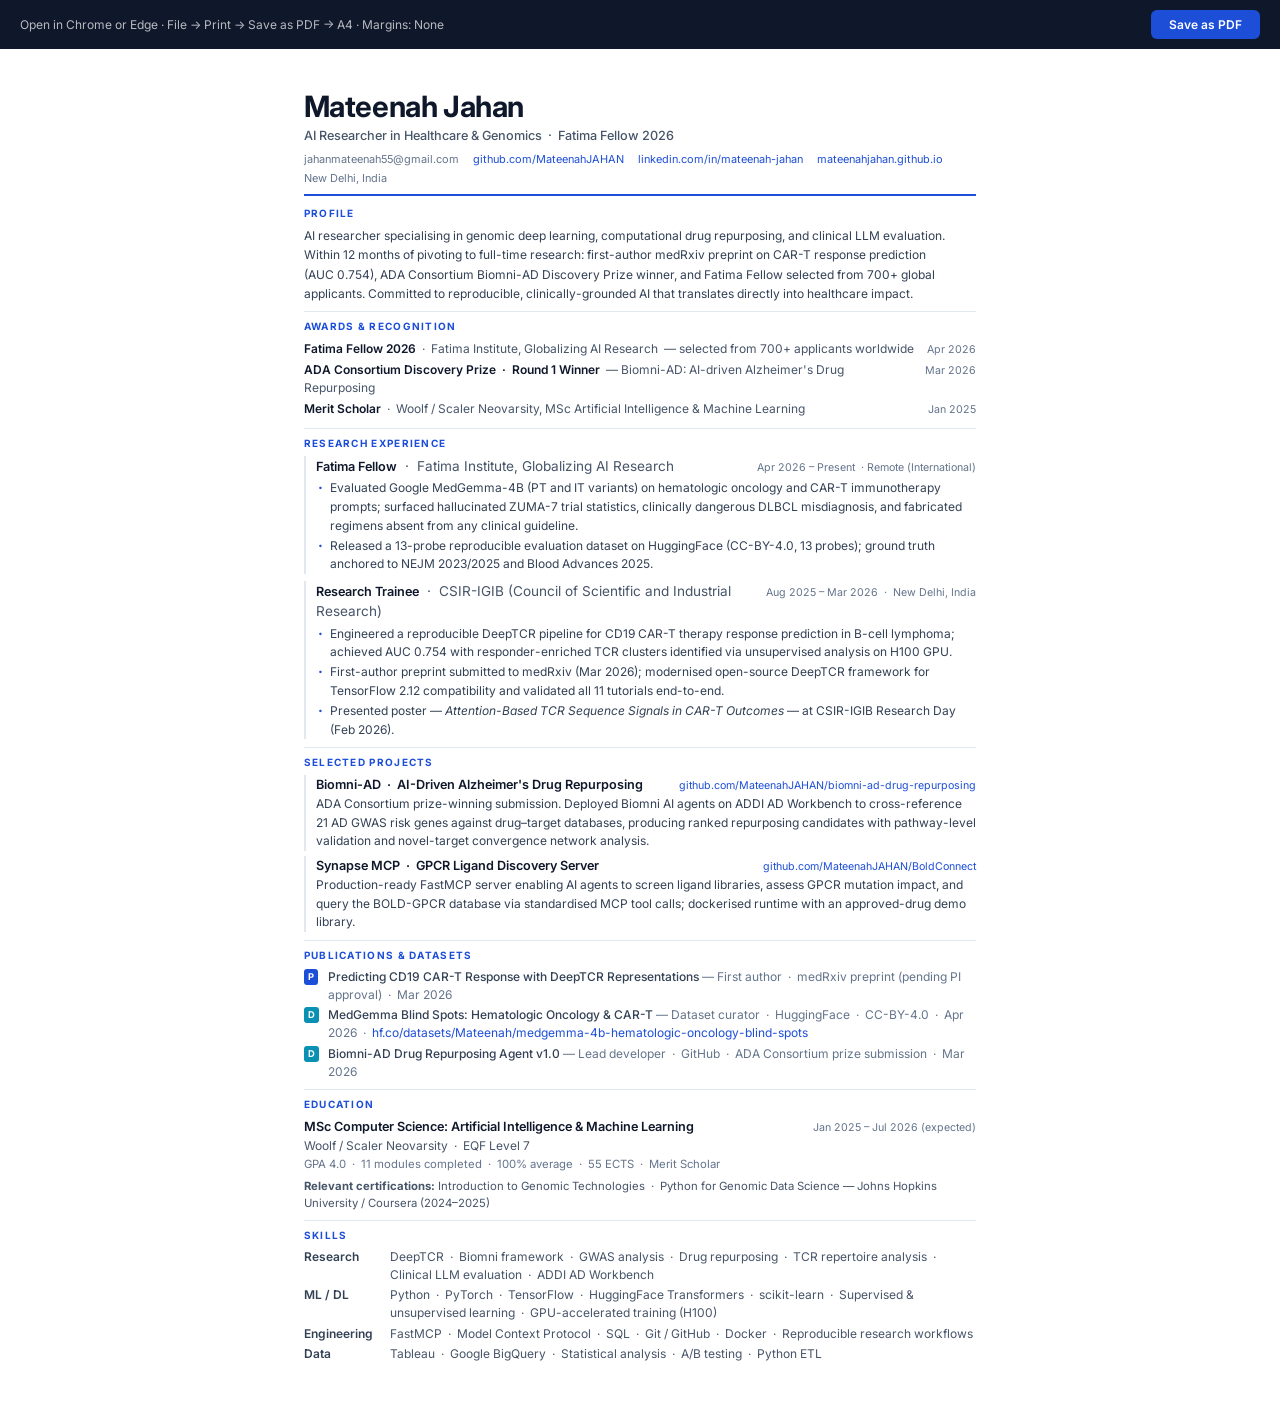
==== assets/Mateenah-Jahan-Resume.html @ 46ab951e "Resume: add PDF print bar + deeper indentation; restore profile links in hero Resume (Mateenah-Jahan" ====
<!DOCTYPE html>
<html lang="en">
<head>
  <meta charset="UTF-8" />
  <meta name="viewport" content="width=device-width, initial-scale=1.0" />
  <title>Mateenah Jahan — Resume</title>
  <link href="https://fonts.googleapis.com/css2?family=Inter:ital,wght@0,300;0,400;0,500;0,600;0,700;1,400&display=swap" rel="stylesheet" />
  <style>
    *, *::before, *::after { box-sizing: border-box; margin: 0; padding: 0; }

    html { font-size: 10.2pt; }

    body {
      font-family: 'Inter', system-ui, -apple-system, sans-serif;
      color: #1a1a2e;
      background: #fff;
      line-height: 1.5;
      -webkit-print-color-adjust: exact;
      print-color-adjust: exact;
    }

    .page {
      width: 210mm;
      min-height: 297mm;
      margin: 0 auto;
      padding: 13mm 16mm 11mm;
    }

    /* ─── HEADER ─── */
    .rh-name {
      font-size: 22pt;
      font-weight: 700;
      letter-spacing: -0.4px;
      color: #0f172a;
      line-height: 1.1;
    }

    .rh-title {
      font-size: 9.5pt;
      font-weight: 500;
      color: #475569;
      margin-top: 3px;
    }

    .rh-contact {
      display: flex;
      flex-wrap: wrap;
      gap: 2px 14px;
      margin-top: 6px;
      font-size: 8.2pt;
      color: #64748b;
    }

    .rh-contact a { color: #1d4ed8; text-decoration: none; }

    /* ─── DIVIDERS ─── */
    .hr-top {
      border: none;
      border-top: 2px solid #1d4ed8;
      margin: 8px 0 10px;
    }

    hr {
      border: none;
      border-top: 1px solid #e2e8f0;
      margin: 7px 0;
    }

    /* ─── SECTION TITLES ─── */
    .st {
      font-size: 7.5pt;
      font-weight: 700;
      letter-spacing: 1.3px;
      text-transform: uppercase;
      color: #1d4ed8;
      margin-bottom: 5px;
    }

    section { margin-bottom: 8px; }
    section:last-child { margin-bottom: 0; }

    /* ─── PROFILE ─── */
    .profile-text {
      font-size: 9pt;
      color: #334155;
      line-height: 1.6;
    }

    /* ─── AWARDS ─── */
    .award-row {
      display: flex;
      justify-content: space-between;
      align-items: baseline;
      font-size: 9pt;
      padding: 1.5px 0;
      gap: 8px;
    }

    .aw-name { font-weight: 600; color: #0f172a; }
    .aw-org  { color: #475569; font-weight: 400; }
    .aw-date { font-size: 8pt; color: #64748b; white-space: nowrap; flex-shrink: 0; }

    /* ─── EXPERIENCE ─── */
    /* .role margin set in indentation block below */

    .role-head {
      display: flex;
      justify-content: space-between;
      align-items: baseline;
      gap: 8px;
    }

    .ro-title { font-weight: 600; font-size: 9.5pt; color: #0f172a; }
    .ro-org   { font-weight: 400; color: #475569; }
    .ro-dates { font-size: 8pt; color: #64748b; white-space: nowrap; flex-shrink: 0; }

    .role ul  { list-style: none; margin-top: 3px; }

    .role ul li {
      font-size: 9pt;
      color: #334155;
      position: relative;
      margin-bottom: 1.5px;
      line-height: 1.55;
    }

    .role ul li::before {
      content: '·';
      position: absolute;
      left: 2px;
      color: #1d4ed8;
      font-weight: 700;
      font-size: 11pt;
      line-height: 1.3;
    }

    /* ─── PROJECTS ─── */
    /* .proj margin set in indentation block below */

    .proj-head {
      display: flex;
      justify-content: space-between;
      align-items: baseline;
      gap: 8px;
    }

    .pr-name { font-weight: 600; font-size: 9.5pt; color: #0f172a; }
    .pr-link  { font-size: 8pt; color: #1d4ed8; text-decoration: none; white-space: nowrap; flex-shrink: 0; }
    .pr-desc  { font-size: 9pt; color: #334155; line-height: 1.55; margin-top: 1px; }

    /* ─── PUBLICATIONS & DATASETS ─── */
    .pub-list { list-style: none; }

    .pub-list li {
      font-size: 9pt;
      color: #334155;
      padding-left: 24px;
      position: relative;
      margin-bottom: 2.5px;
      line-height: 1.5;
    }

    .ptag {
      position: absolute;
      left: 0;
      top: 1px;
      font-size: 7pt;
      font-weight: 700;
      color: #fff;
      background: #1d4ed8;
      padding: 1px 4px;
      border-radius: 3px;
      letter-spacing: 0.3px;
    }

    .ptag.d { background: #0891b2; }

    .pub-title { font-weight: 500; }
    .pub-meta  { color: #64748b; }
    .pub-meta a { color: #1d4ed8; text-decoration: none; }

    /* ─── EDUCATION ─── */
    .edu-head {
      display: flex;
      justify-content: space-between;
      align-items: baseline;
      gap: 8px;
    }

    .ed-deg   { font-weight: 600; font-size: 9.5pt; color: #0f172a; }
    .ed-dates { font-size: 8pt; color: #64748b; white-space: nowrap; flex-shrink: 0; }
    .ed-inst  { font-size: 9pt; color: #475569; margin-top: 1px; }
    .ed-det   { font-size: 8.5pt; color: #64748b; margin-top: 1px; }

    /* ─── SKILLS ─── */
    .sk-grid {
      display: grid;
      grid-template-columns: 76px 1fr;
      gap: 2.5px 10px;
      font-size: 9pt;
    }

    .sk-cat { font-weight: 600; color: #334155; }
    .sk-val { color: #475569; }

    /* ─── INDENTATION: left-rule on roles and projects ─── */
    .role {
      margin-bottom: 7px;
      padding-left: 10px;
      border-left: 2px solid #e2e8f0;
    }

    .proj {
      margin-bottom: 5px;
      padding-left: 10px;
      border-left: 2px solid #e2e8f0;
    }

    .role ul li {
      padding-left: 14px;
    }

    /* ─── PRINT BUTTON (screen only) ─── */
    .print-bar {
      position: fixed;
      top: 0; left: 0; right: 0;
      background: #0f172a;
      color: #fff;
      display: flex;
      align-items: center;
      justify-content: space-between;
      padding: 10px 20px;
      font-family: 'Inter', system-ui, sans-serif;
      font-size: 9pt;
      z-index: 100;
    }

    .print-bar span { opacity: 0.7; }

    .print-btn {
      background: #1d4ed8;
      color: #fff;
      border: none;
      padding: 7px 18px;
      border-radius: 6px;
      font-size: 9pt;
      font-weight: 600;
      cursor: pointer;
      font-family: inherit;
    }

    .print-btn:hover { background: #1e40af; }

    body { padding-top: 42px; }

    /* ─── PRINT ─── */
    @media print {
      html { font-size: 10.2pt; }
      .page { padding: 11mm 15mm 10mm; width: 100%; }
      body { padding-top: 0; }
      .print-bar { display: none; }
      a { color: #1d4ed8 !important; }
      .ptag, .ptag.d { -webkit-print-color-adjust: exact; print-color-adjust: exact; }
      .role, .proj { border-left-color: #e2e8f0; -webkit-print-color-adjust: exact; print-color-adjust: exact; }
    }

    @page { size: A4; margin: 0; }
  </style>
</head>
<body>

<div class="print-bar">
  <span>Open in Chrome or Edge · File → Print → Save as PDF → A4 · Margins: None</span>
  <button class="print-btn" onclick="window.print()">Save as PDF</button>
</div>

<div class="page">

  <!-- HEADER -->
  <div>
    <div class="rh-name">Mateenah Jahan</div>
    <div class="rh-title">AI Researcher in Healthcare &amp; Genomics &nbsp;·&nbsp; Fatima Fellow 2026</div>
    <div class="rh-contact">
      <span>jahanmateenah55@gmail.com</span>
      <a href="https://github.com/MateenahJAHAN">github.com/MateenahJAHAN</a>
      <a href="https://linkedin.com/in/mateenah-jahan">linkedin.com/in/mateenah-jahan</a>
      <a href="https://mateenahjahan.github.io">mateenahjahan.github.io</a>
      <span>New Delhi, India</span>
    </div>
  </div>

  <div class="hr-top"></div>

  <!-- PROFILE -->
  <section>
    <div class="st">Profile</div>
    <p class="profile-text">
      AI researcher specialising in genomic deep learning, computational drug repurposing, and clinical LLM evaluation.
      Within 12 months of pivoting to full-time research: first-author medRxiv preprint on CAR-T response prediction (AUC&nbsp;0.754),
      ADA Consortium Biomni-AD Discovery Prize winner, and Fatima Fellow selected from 700+ global applicants.
      Committed to reproducible, clinically-grounded AI that translates directly into healthcare impact.
    </p>
  </section>

  <hr />

  <!-- AWARDS & RECOGNITION -->
  <section>
    <div class="st">Awards &amp; Recognition</div>

    <div class="award-row">
      <span>
        <span class="aw-name">Fatima Fellow 2026</span>
        <span class="aw-org"> &nbsp;·&nbsp; Fatima Institute, Globalizing AI Research &nbsp;— selected from 700+ applicants worldwide</span>
      </span>
      <span class="aw-date">Apr 2026</span>
    </div>

    <div class="award-row">
      <span>
        <span class="aw-name">ADA Consortium Discovery Prize &nbsp;·&nbsp; Round 1 Winner</span>
        <span class="aw-org"> &nbsp;— Biomni-AD: AI-driven Alzheimer's Drug Repurposing</span>
      </span>
      <span class="aw-date">Mar 2026</span>
    </div>

    <div class="award-row">
      <span>
        <span class="aw-name">Merit Scholar</span>
        <span class="aw-org"> &nbsp;·&nbsp; Woolf / Scaler Neovarsity, MSc Artificial Intelligence &amp; Machine Learning</span>
      </span>
      <span class="aw-date">Jan 2025</span>
    </div>
  </section>

  <hr />

  <!-- RESEARCH EXPERIENCE -->
  <section>
    <div class="st">Research Experience</div>

    <div class="role">
      <div class="role-head">
        <div>
          <span class="ro-title">Fatima Fellow</span>
          <span class="ro-org"> &nbsp;·&nbsp; Fatima Institute, Globalizing AI Research</span>
        </div>
        <span class="ro-dates">Apr 2026 – Present &nbsp;· Remote (International)</span>
      </div>
      <ul>
        <li>Evaluated Google MedGemma-4B (PT and IT variants) on hematologic oncology and CAR-T immunotherapy prompts; surfaced hallucinated ZUMA-7 trial statistics, clinically dangerous DLBCL misdiagnosis, and fabricated regimens absent from any clinical guideline.</li>
        <li>Released a 13-probe reproducible evaluation dataset on HuggingFace (CC-BY-4.0, 13 probes); ground truth anchored to NEJM 2023/2025 and Blood Advances 2025.</li>
      </ul>
    </div>

    <div class="role">
      <div class="role-head">
        <div>
          <span class="ro-title">Research Trainee</span>
          <span class="ro-org"> &nbsp;·&nbsp; CSIR-IGIB (Council of Scientific and Industrial Research)</span>
        </div>
        <span class="ro-dates">Aug 2025 – Mar 2026 &nbsp;·&nbsp; New Delhi, India</span>
      </div>
      <ul>
        <li>Engineered a reproducible DeepTCR pipeline for CD19 CAR-T therapy response prediction in B-cell lymphoma; achieved AUC&nbsp;0.754 with responder-enriched TCR clusters identified via unsupervised analysis on H100 GPU.</li>
        <li>First-author preprint submitted to medRxiv (Mar 2026); modernised open-source DeepTCR framework for TensorFlow 2.12 compatibility and validated all 11 tutorials end-to-end.</li>
        <li>Presented poster — <em>Attention-Based TCR Sequence Signals in CAR-T Outcomes</em> — at CSIR-IGIB Research Day (Feb 2026).</li>
      </ul>
    </div>
  </section>

  <hr />

  <!-- SELECTED PROJECTS -->
  <section>
    <div class="st">Selected Projects</div>

    <div class="proj">
      <div class="proj-head">
        <span class="pr-name">Biomni-AD &nbsp;·&nbsp; AI-Driven Alzheimer's Drug Repurposing</span>
        <a class="pr-link" href="https://github.com/MateenahJAHAN/biomni-ad-drug-repurposing">github.com/MateenahJAHAN/biomni-ad-drug-repurposing</a>
      </div>
      <p class="pr-desc">ADA Consortium prize-winning submission. Deployed Biomni AI agents on ADDI AD Workbench to cross-reference 21 AD GWAS risk genes against drug–target databases, producing ranked repurposing candidates with pathway-level validation and novel-target convergence network analysis.</p>
    </div>

    <div class="proj">
      <div class="proj-head">
        <span class="pr-name">Synapse MCP &nbsp;·&nbsp; GPCR Ligand Discovery Server</span>
        <a class="pr-link" href="https://github.com/MateenahJAHAN/BoldConnect">github.com/MateenahJAHAN/BoldConnect</a>
      </div>
      <p class="pr-desc">Production-ready FastMCP server enabling AI agents to screen ligand libraries, assess GPCR mutation impact, and query the BOLD-GPCR database via standardised MCP tool calls; dockerised runtime with an approved-drug demo library.</p>
    </div>
  </section>

  <hr />

  <!-- PUBLICATIONS & DATASETS -->
  <section>
    <div class="st">Publications &amp; Datasets</div>
    <ul class="pub-list">

      <li>
        <span class="ptag">P</span>
        <span class="pub-title">Predicting CD19 CAR-T Response with DeepTCR Representations</span>
        <span class="pub-meta"> — First author &nbsp;·&nbsp; medRxiv preprint (pending PI approval) &nbsp;·&nbsp; Mar 2026</span>
      </li>

      <li>
        <span class="ptag d">D</span>
        <span class="pub-title">MedGemma Blind Spots: Hematologic Oncology &amp; CAR-T</span>
        <span class="pub-meta"> — Dataset curator &nbsp;·&nbsp; HuggingFace &nbsp;·&nbsp; CC-BY-4.0 &nbsp;·&nbsp; Apr 2026 &nbsp;·&nbsp;
          <a href="https://huggingface.co/datasets/Mateenah/medgemma-4b-hematologic-oncology-blind-spots">hf.co/datasets/Mateenah/medgemma-4b-hematologic-oncology-blind-spots</a>
        </span>
      </li>

      <li>
        <span class="ptag d">D</span>
        <span class="pub-title">Biomni-AD Drug Repurposing Agent v1.0</span>
        <span class="pub-meta"> — Lead developer &nbsp;·&nbsp; GitHub &nbsp;·&nbsp; ADA Consortium prize submission &nbsp;·&nbsp; Mar 2026</span>
      </li>

    </ul>
  </section>

  <hr />

  <!-- EDUCATION -->
  <section>
    <div class="st">Education</div>

    <div class="edu-head">
      <span class="ed-deg">MSc Computer Science: Artificial Intelligence &amp; Machine Learning</span>
      <span class="ed-dates">Jan 2025 – Jul 2026 (expected)</span>
    </div>
    <div class="ed-inst">Woolf / Scaler Neovarsity &nbsp;·&nbsp; EQF Level 7</div>
    <div class="ed-det">GPA 4.0 &nbsp;·&nbsp; 11 modules completed &nbsp;·&nbsp; 100% average &nbsp;·&nbsp; 55 ECTS &nbsp;·&nbsp; Merit Scholar</div>

    <div class="ed-det" style="margin-top:5px; color:#475569;">
      <strong>Relevant certifications:</strong>
      Introduction to Genomic Technologies &nbsp;·&nbsp; Python for Genomic Data Science — Johns Hopkins University / Coursera (2024–2025)
    </div>
  </section>

  <hr />

  <!-- SKILLS -->
  <section>
    <div class="st">Skills</div>
    <div class="sk-grid">
      <span class="sk-cat">Research</span>
      <span class="sk-val">DeepTCR &nbsp;·&nbsp; Biomni framework &nbsp;·&nbsp; GWAS analysis &nbsp;·&nbsp; Drug repurposing &nbsp;·&nbsp; TCR repertoire analysis &nbsp;·&nbsp; Clinical LLM evaluation &nbsp;·&nbsp; ADDI AD Workbench</span>

      <span class="sk-cat">ML / DL</span>
      <span class="sk-val">Python &nbsp;·&nbsp; PyTorch &nbsp;·&nbsp; TensorFlow &nbsp;·&nbsp; HuggingFace Transformers &nbsp;·&nbsp; scikit-learn &nbsp;·&nbsp; Supervised &amp; unsupervised learning &nbsp;·&nbsp; GPU-accelerated training (H100)</span>

      <span class="sk-cat">Engineering</span>
      <span class="sk-val">FastMCP &nbsp;·&nbsp; Model Context Protocol &nbsp;·&nbsp; SQL &nbsp;·&nbsp; Git / GitHub &nbsp;·&nbsp; Docker &nbsp;·&nbsp; Reproducible research workflows</span>

      <span class="sk-cat">Data</span>
      <span class="sk-val">Tableau &nbsp;·&nbsp; Google BigQuery &nbsp;·&nbsp; Statistical analysis &nbsp;·&nbsp; A/B testing &nbsp;·&nbsp; Python ETL</span>
    </div>
  </section>

</div>
</body>
</html>
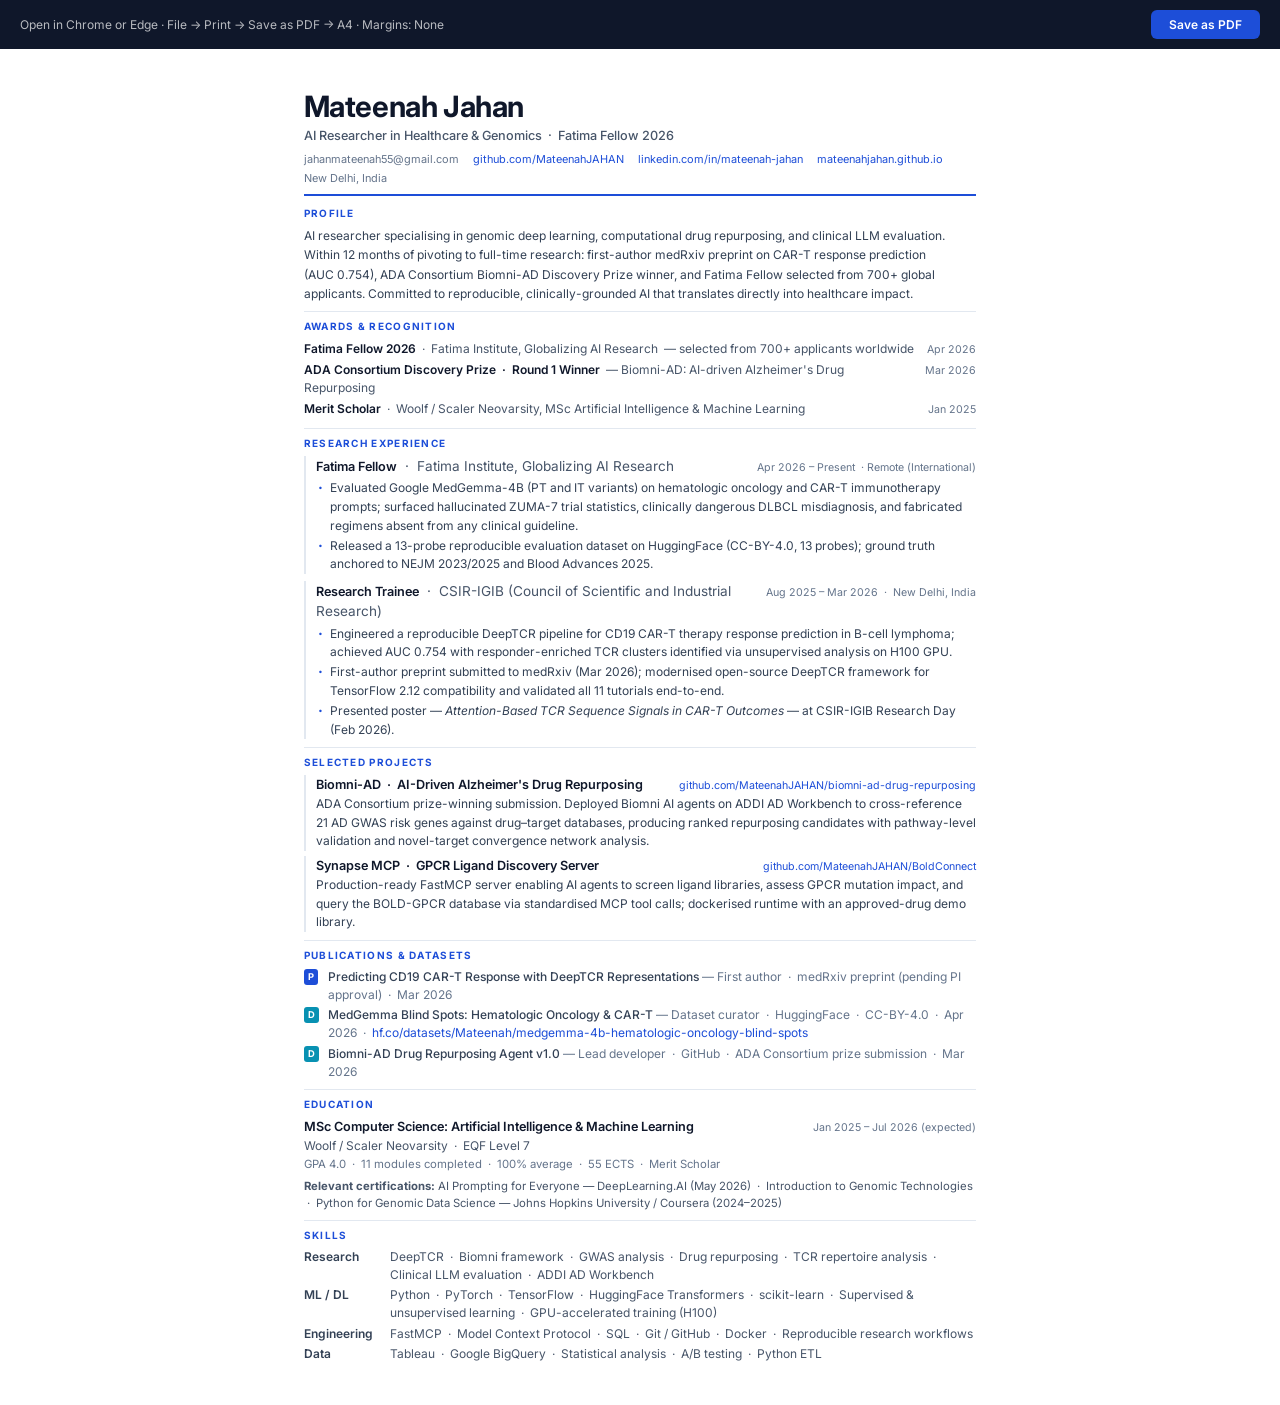
==== commit 734d07a5: "Add AI Prompting for Everyone certification (DeepLearning.AI, May 2026)" ====
--- a/assets/Mateenah-Jahan-Resume.html
+++ b/assets/Mateenah-Jahan-Resume.html
@@ -437,7 +437,7 @@
 
     <div class="ed-det" style="margin-top:5px; color:#475569;">
       <strong>Relevant certifications:</strong>
-      Introduction to Genomic Technologies &nbsp;·&nbsp; Python for Genomic Data Science — Johns Hopkins University / Coursera (2024–2025)
+      AI Prompting for Everyone — DeepLearning.AI (May 2026) &nbsp;·&nbsp; Introduction to Genomic Technologies &nbsp;·&nbsp; Python for Genomic Data Science — Johns Hopkins University / Coursera (2024–2025)
     </div>
   </section>
 
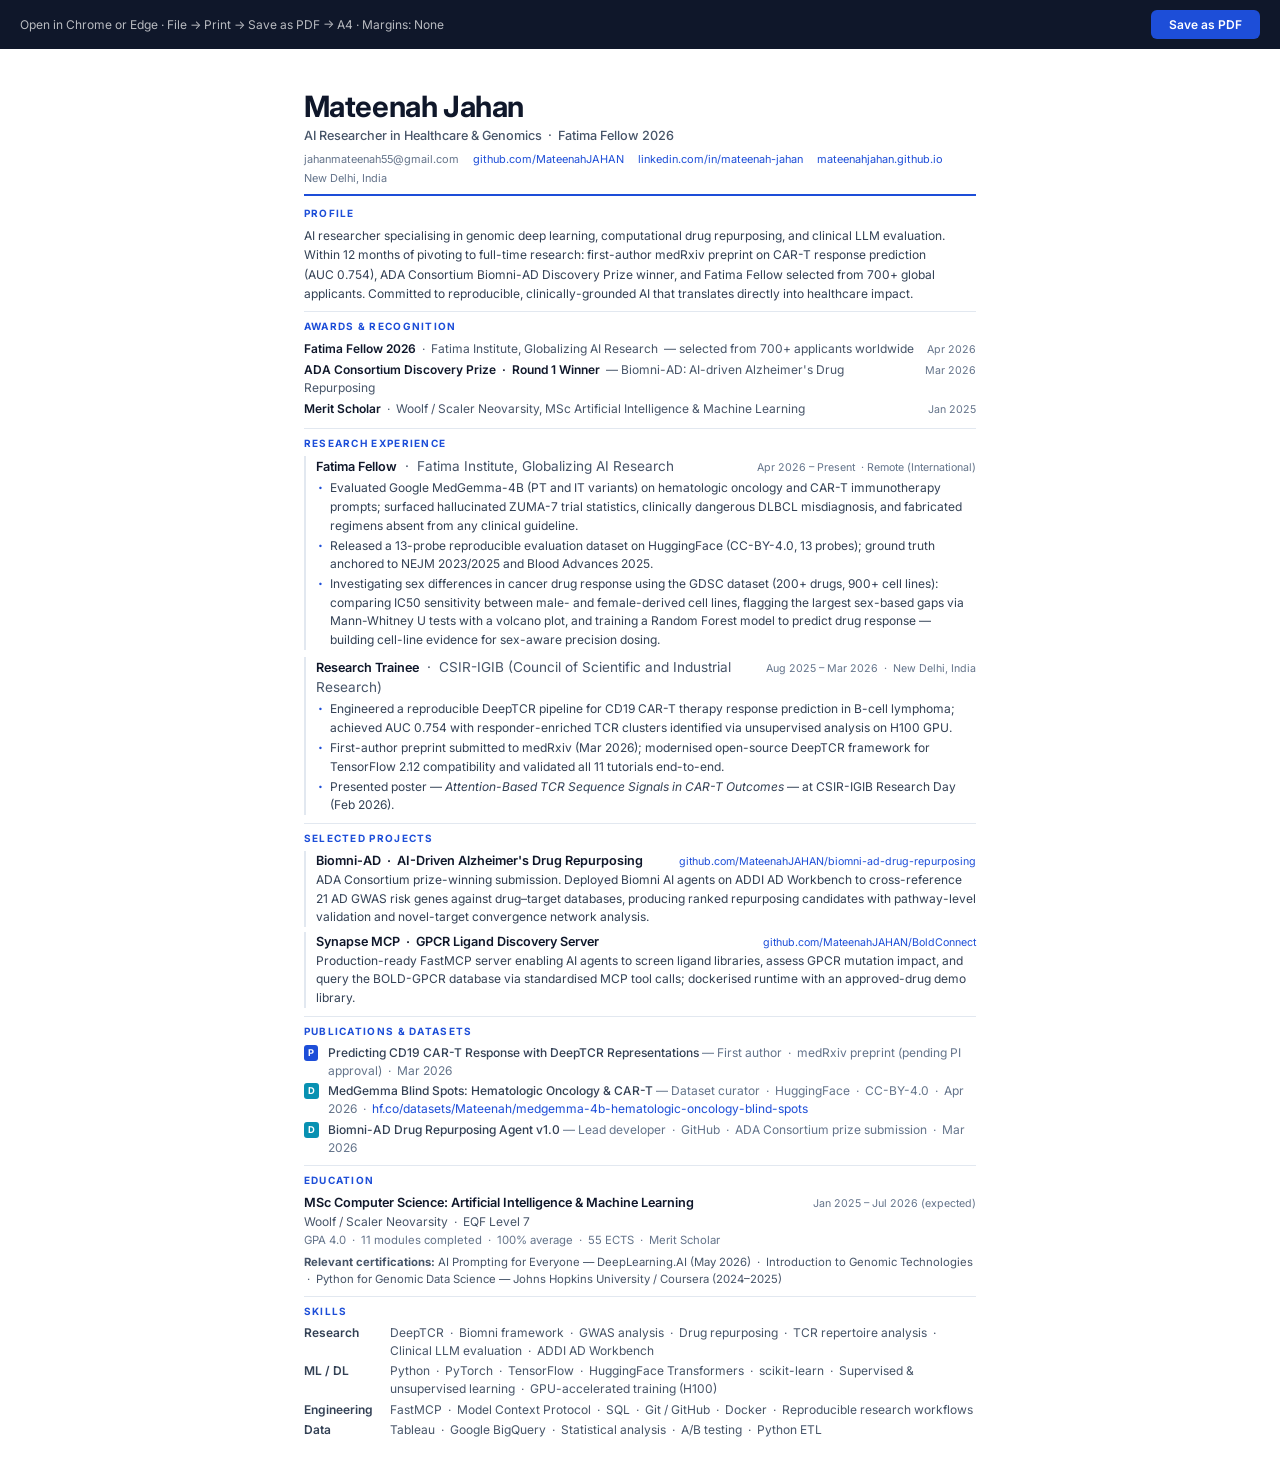
==== commit 488532d2: "Resume: add Sex Differences in Drug Response project to Fatima Fellow" ====
--- a/assets/Mateenah-Jahan-Resume.html
+++ b/assets/Mateenah-Jahan-Resume.html
@@ -350,6 +350,7 @@
       <ul>
         <li>Evaluated Google MedGemma-4B (PT and IT variants) on hematologic oncology and CAR-T immunotherapy prompts; surfaced hallucinated ZUMA-7 trial statistics, clinically dangerous DLBCL misdiagnosis, and fabricated regimens absent from any clinical guideline.</li>
         <li>Released a 13-probe reproducible evaluation dataset on HuggingFace (CC-BY-4.0, 13 probes); ground truth anchored to NEJM 2023/2025 and Blood Advances 2025.</li>
+        <li>Investigating sex differences in cancer drug response using the GDSC dataset (200+ drugs, 900+ cell lines): comparing IC50 sensitivity between male- and female-derived cell lines, flagging the largest sex-based gaps via Mann-Whitney U tests with a volcano plot, and training a Random Forest model to predict drug response — building cell-line evidence for sex-aware precision dosing.</li>
       </ul>
     </div>
 
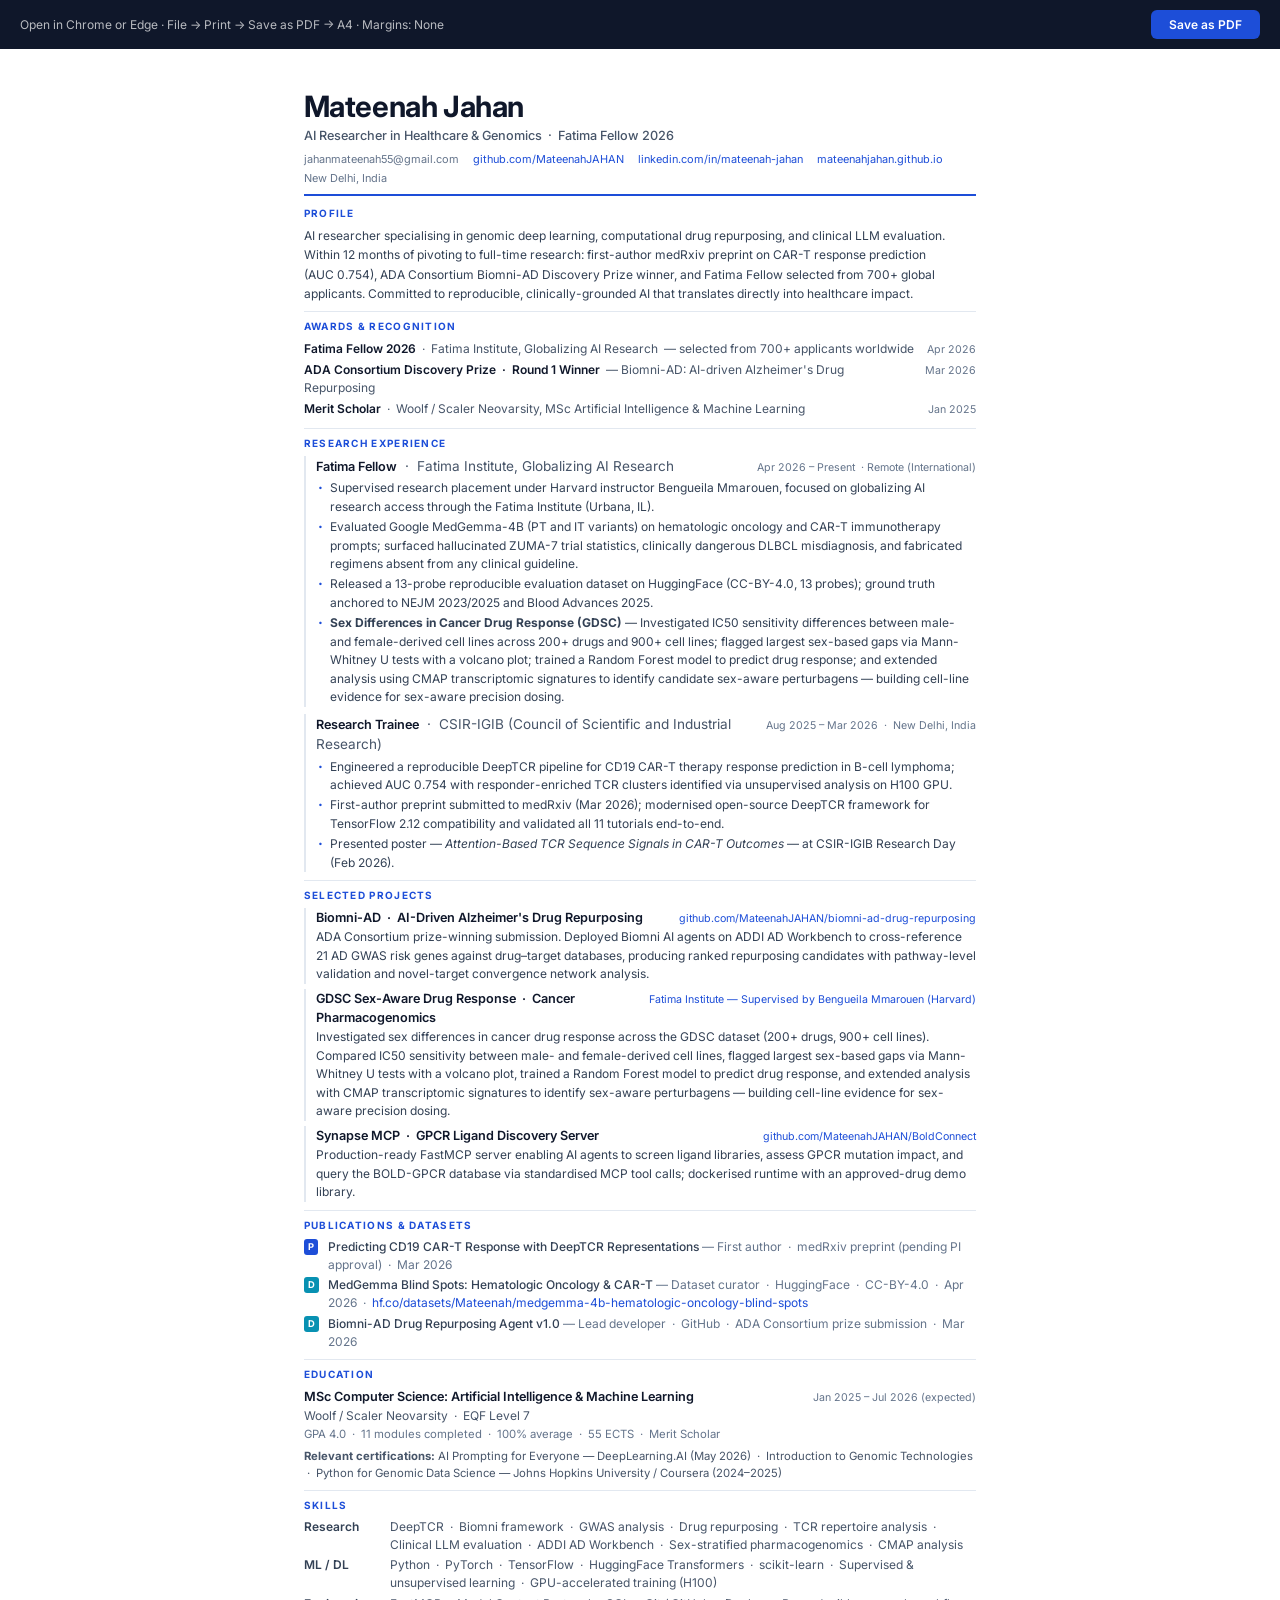
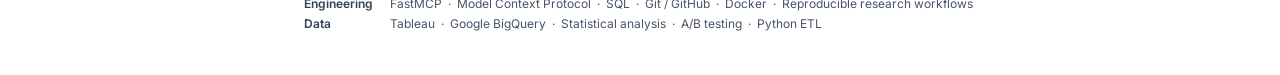
==== commit 9c5325ba: "Enhance resume with new research and project details" ====
--- a/assets/Mateenah-Jahan-Resume.html
+++ b/assets/Mateenah-Jahan-Resume.html
@@ -348,9 +348,10 @@
         <span class="ro-dates">Apr 2026 – Present &nbsp;· Remote (International)</span>
       </div>
       <ul>
+        <li>Supervised research placement under Harvard instructor Bengueila Mmarouen, focused on globalizing AI research access through the Fatima Institute (Urbana, IL).</li>
         <li>Evaluated Google MedGemma-4B (PT and IT variants) on hematologic oncology and CAR-T immunotherapy prompts; surfaced hallucinated ZUMA-7 trial statistics, clinically dangerous DLBCL misdiagnosis, and fabricated regimens absent from any clinical guideline.</li>
         <li>Released a 13-probe reproducible evaluation dataset on HuggingFace (CC-BY-4.0, 13 probes); ground truth anchored to NEJM 2023/2025 and Blood Advances 2025.</li>
-        <li>Investigating sex differences in cancer drug response using the GDSC dataset (200+ drugs, 900+ cell lines): comparing IC50 sensitivity between male- and female-derived cell lines, flagging the largest sex-based gaps via Mann-Whitney U tests with a volcano plot, and training a Random Forest model to predict drug response — building cell-line evidence for sex-aware precision dosing.</li>
+        <li><strong>Sex Differences in Cancer Drug Response (GDSC)</strong> &mdash; Investigated IC50 sensitivity differences between male- and female-derived cell lines across 200+ drugs and 900+ cell lines; flagged largest sex-based gaps via Mann-Whitney U tests with a volcano plot; trained a Random Forest model to predict drug response; and extended analysis using CMAP transcriptomic signatures to identify candidate sex-aware perturbagens &mdash; building cell-line evidence for sex-aware precision dosing.</li>
       </ul>
     </div>
 
@@ -386,6 +387,14 @@
 
     <div class="proj">
       <div class="proj-head">
+        <span class="pr-name">GDSC Sex-Aware Drug Response &nbsp;&middot;&nbsp; Cancer Pharmacogenomics</span>
+        <span class="pr-link">Fatima Institute &mdash; Supervised by Bengueila Mmarouen (Harvard)</span>
+      </div>
+      <p class="pr-desc">Investigated sex differences in cancer drug response across the GDSC dataset (200+ drugs, 900+ cell lines). Compared IC50 sensitivity between male- and female-derived cell lines, flagged largest sex-based gaps via Mann-Whitney U tests with a volcano plot, trained a Random Forest model to predict drug response, and extended analysis with CMAP transcriptomic signatures to identify sex-aware perturbagens &mdash; building cell-line evidence for sex-aware precision dosing.</p>
+    </div>
+
+    <div class="proj">
+      <div class="proj-head">
         <span class="pr-name">Synapse MCP &nbsp;·&nbsp; GPCR Ligand Discovery Server</span>
         <a class="pr-link" href="https://github.com/MateenahJAHAN/BoldConnect">github.com/MateenahJAHAN/BoldConnect</a>
       </div>
@@ -449,7 +458,7 @@
     <div class="st">Skills</div>
     <div class="sk-grid">
       <span class="sk-cat">Research</span>
-      <span class="sk-val">DeepTCR &nbsp;·&nbsp; Biomni framework &nbsp;·&nbsp; GWAS analysis &nbsp;·&nbsp; Drug repurposing &nbsp;·&nbsp; TCR repertoire analysis &nbsp;·&nbsp; Clinical LLM evaluation &nbsp;·&nbsp; ADDI AD Workbench</span>
+      <span class="sk-val">DeepTCR &nbsp;·&nbsp; Biomni framework &nbsp;·&nbsp; GWAS analysis &nbsp;·&nbsp; Drug repurposing &nbsp;·&nbsp; TCR repertoire analysis &nbsp;·&nbsp; Clinical LLM evaluation &nbsp;·&nbsp; ADDI AD Workbench &nbsp;·&nbsp; Sex-stratified pharmacogenomics &nbsp;·&nbsp; CMAP analysis</span>
 
       <span class="sk-cat">ML / DL</span>
       <span class="sk-val">Python &nbsp;·&nbsp; PyTorch &nbsp;·&nbsp; TensorFlow &nbsp;·&nbsp; HuggingFace Transformers &nbsp;·&nbsp; scikit-learn &nbsp;·&nbsp; Supervised &amp; unsupervised learning &nbsp;·&nbsp; GPU-accelerated training (H100)</span>
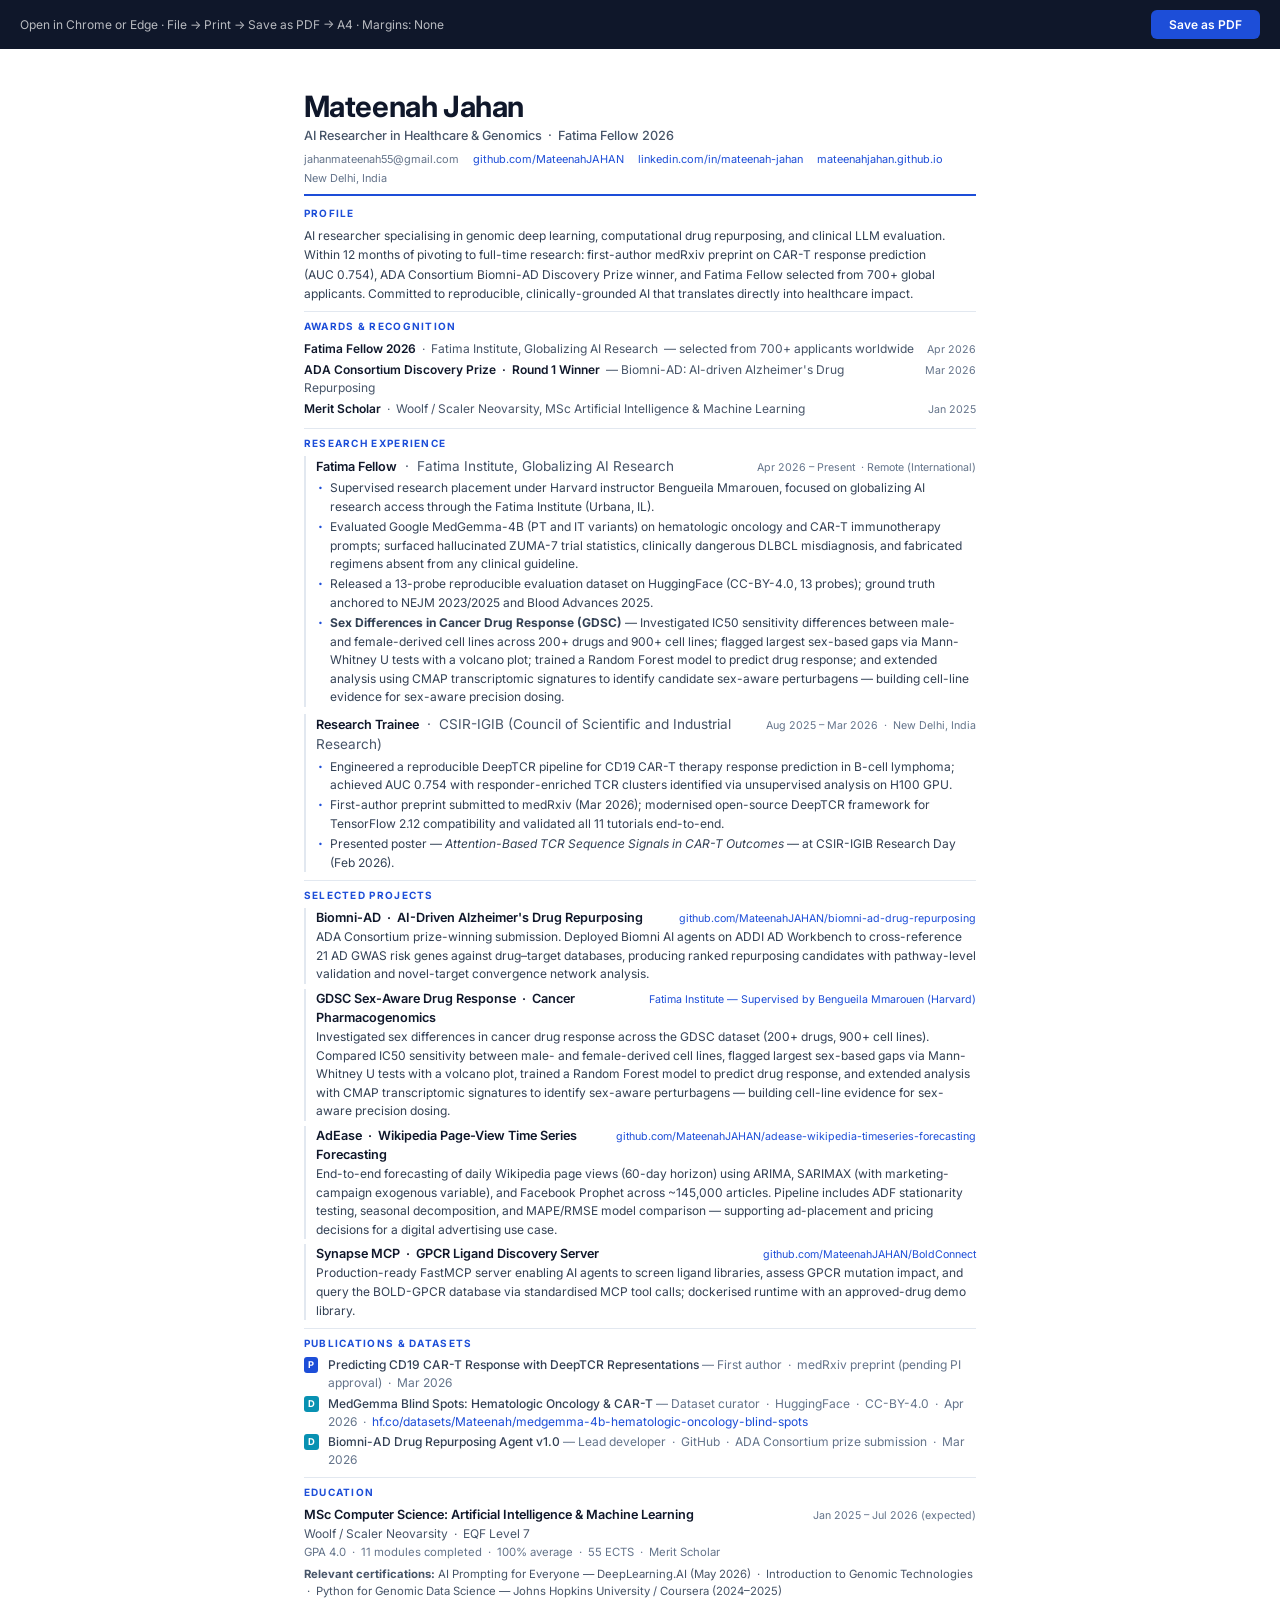
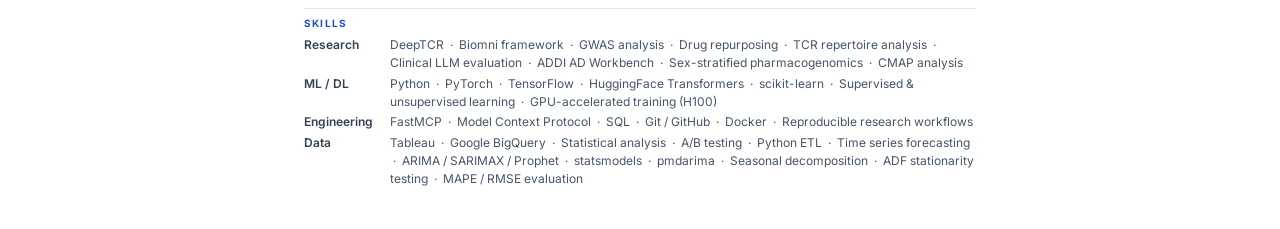
==== commit 29afa642: "Update project descriptions and skills in resume" ====
--- a/assets/Mateenah-Jahan-Resume.html
+++ b/assets/Mateenah-Jahan-Resume.html
@@ -395,7 +395,7 @@
 
     <div class="proj">
       <div class="proj-head">
-        <span class="pr-name">Synapse MCP &nbsp;·&nbsp; GPCR Ligand Discovery Server</span>
+        <span class="pr-name">AdEase &nbsp;·&nbsp; Wikipedia Page-View Time Series Forecasting</span><a class="pr-link" href="https://github.com/MateenahJAHAN/adease-wikipedia-timeseries-forecasting">github.com/MateenahJAHAN/adease-wikipedia-timeseries-forecasting</a></div><p class="pr-desc">End-to-end forecasting of daily Wikipedia page views (60-day horizon) using ARIMA, SARIMAX (with marketing-campaign exogenous variable), and Facebook Prophet across ~145,000 articles. Pipeline includes ADF stationarity testing, seasonal decomposition, and MAPE/RMSE model comparison &mdash; supporting ad-placement and pricing decisions for a digital advertising use case.</p></div><div class="proj"><div class="proj-head"><span class="pr-name">Synapse MCP &nbsp;·&nbsp; GPCR Ligand Discovery Server</span>
         <a class="pr-link" href="https://github.com/MateenahJAHAN/BoldConnect">github.com/MateenahJAHAN/BoldConnect</a>
       </div>
       <p class="pr-desc">Production-ready FastMCP server enabling AI agents to screen ligand libraries, assess GPCR mutation impact, and query the BOLD-GPCR database via standardised MCP tool calls; dockerised runtime with an approved-drug demo library.</p>
@@ -467,7 +467,7 @@
       <span class="sk-val">FastMCP &nbsp;·&nbsp; Model Context Protocol &nbsp;·&nbsp; SQL &nbsp;·&nbsp; Git / GitHub &nbsp;·&nbsp; Docker &nbsp;·&nbsp; Reproducible research workflows</span>
 
       <span class="sk-cat">Data</span>
-      <span class="sk-val">Tableau &nbsp;·&nbsp; Google BigQuery &nbsp;·&nbsp; Statistical analysis &nbsp;·&nbsp; A/B testing &nbsp;·&nbsp; Python ETL</span>
+      <span class="sk-val">Tableau &nbsp;·&nbsp; Google BigQuery &nbsp;·&nbsp; Statistical analysis &nbsp;·&nbsp; A/B testing &nbsp;·&nbsp; Python ETL &nbsp;·&nbsp; Time series forecasting &nbsp;·&nbsp; ARIMA / SARIMAX / Prophet &nbsp;·&nbsp; statsmodels &nbsp;·&nbsp; pmdarima &nbsp;·&nbsp; Seasonal decomposition &nbsp;·&nbsp; ADF stationarity testing &nbsp;·&nbsp; MAPE / RMSE evaluation</span>
     </div>
   </section>
 
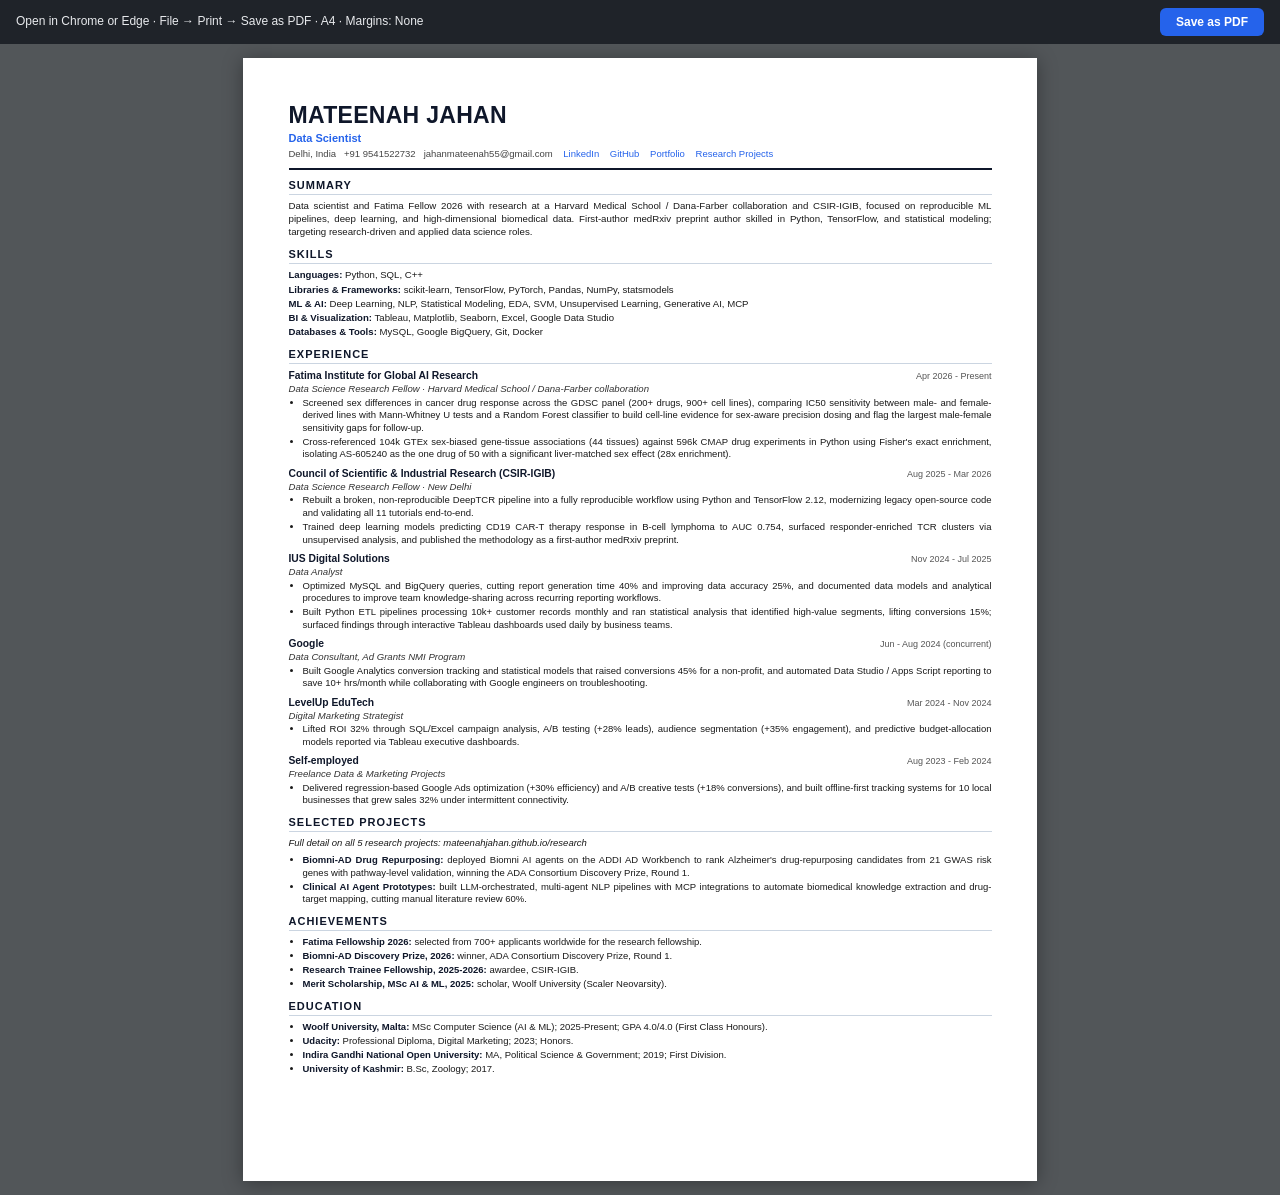
==== commit 347e9f9b: "Revise resume layout and add new content sections Updated the resume layout and content, including n" ====
--- a/assets/Mateenah-Jahan-Resume.html
+++ b/assets/Mateenah-Jahan-Resume.html
@@ -1,476 +1,130 @@
 <!DOCTYPE html>
 <html lang="en">
 <head>
-  <meta charset="UTF-8" />
-  <meta name="viewport" content="width=device-width, initial-scale=1.0" />
-  <title>Mateenah Jahan — Resume</title>
-  <link href="https://fonts.googleapis.com/css2?family=Inter:ital,wght@0,300;0,400;0,500;0,600;0,700;1,400&display=swap" rel="stylesheet" />
-  <style>
-    *, *::before, *::after { box-sizing: border-box; margin: 0; padding: 0; }
-
-    html { font-size: 10.2pt; }
-
-    body {
-      font-family: 'Inter', system-ui, -apple-system, sans-serif;
-      color: #1a1a2e;
-      background: #fff;
-      line-height: 1.5;
-      -webkit-print-color-adjust: exact;
-      print-color-adjust: exact;
-    }
-
-    .page {
-      width: 210mm;
-      min-height: 297mm;
-      margin: 0 auto;
-      padding: 13mm 16mm 11mm;
-    }
-
-    /* ─── HEADER ─── */
-    .rh-name {
-      font-size: 22pt;
-      font-weight: 700;
-      letter-spacing: -0.4px;
-      color: #0f172a;
-      line-height: 1.1;
-    }
-
-    .rh-title {
-      font-size: 9.5pt;
-      font-weight: 500;
-      color: #475569;
-      margin-top: 3px;
-    }
-
-    .rh-contact {
-      display: flex;
-      flex-wrap: wrap;
-      gap: 2px 14px;
-      margin-top: 6px;
-      font-size: 8.2pt;
-      color: #64748b;
-    }
-
-    .rh-contact a { color: #1d4ed8; text-decoration: none; }
-
-    /* ─── DIVIDERS ─── */
-    .hr-top {
-      border: none;
-      border-top: 2px solid #1d4ed8;
-      margin: 8px 0 10px;
-    }
-
-    hr {
-      border: none;
-      border-top: 1px solid #e2e8f0;
-      margin: 7px 0;
-    }
-
-    /* ─── SECTION TITLES ─── */
-    .st {
-      font-size: 7.5pt;
-      font-weight: 700;
-      letter-spacing: 1.3px;
-      text-transform: uppercase;
-      color: #1d4ed8;
-      margin-bottom: 5px;
-    }
-
-    section { margin-bottom: 8px; }
-    section:last-child { margin-bottom: 0; }
-
-    /* ─── PROFILE ─── */
-    .profile-text {
-      font-size: 9pt;
-      color: #334155;
-      line-height: 1.6;
-    }
-
-    /* ─── AWARDS ─── */
-    .award-row {
-      display: flex;
-      justify-content: space-between;
-      align-items: baseline;
-      font-size: 9pt;
-      padding: 1.5px 0;
-      gap: 8px;
-    }
-
-    .aw-name { font-weight: 600; color: #0f172a; }
-    .aw-org  { color: #475569; font-weight: 400; }
-    .aw-date { font-size: 8pt; color: #64748b; white-space: nowrap; flex-shrink: 0; }
-
-    /* ─── EXPERIENCE ─── */
-    /* .role margin set in indentation block below */
-
-    .role-head {
-      display: flex;
-      justify-content: space-between;
-      align-items: baseline;
-      gap: 8px;
-    }
-
-    .ro-title { font-weight: 600; font-size: 9.5pt; color: #0f172a; }
-    .ro-org   { font-weight: 400; color: #475569; }
-    .ro-dates { font-size: 8pt; color: #64748b; white-space: nowrap; flex-shrink: 0; }
-
-    .role ul  { list-style: none; margin-top: 3px; }
-
-    .role ul li {
-      font-size: 9pt;
-      color: #334155;
-      position: relative;
-      margin-bottom: 1.5px;
-      line-height: 1.55;
-    }
-
-    .role ul li::before {
-      content: '·';
-      position: absolute;
-      left: 2px;
-      color: #1d4ed8;
-      font-weight: 700;
-      font-size: 11pt;
-      line-height: 1.3;
-    }
-
-    /* ─── PROJECTS ─── */
-    /* .proj margin set in indentation block below */
-
-    .proj-head {
-      display: flex;
-      justify-content: space-between;
-      align-items: baseline;
-      gap: 8px;
-    }
-
-    .pr-name { font-weight: 600; font-size: 9.5pt; color: #0f172a; }
-    .pr-link  { font-size: 8pt; color: #1d4ed8; text-decoration: none; white-space: nowrap; flex-shrink: 0; }
-    .pr-desc  { font-size: 9pt; color: #334155; line-height: 1.55; margin-top: 1px; }
-
-    /* ─── PUBLICATIONS & DATASETS ─── */
-    .pub-list { list-style: none; }
-
-    .pub-list li {
-      font-size: 9pt;
-      color: #334155;
-      padding-left: 24px;
-      position: relative;
-      margin-bottom: 2.5px;
-      line-height: 1.5;
-    }
-
-    .ptag {
-      position: absolute;
-      left: 0;
-      top: 1px;
-      font-size: 7pt;
-      font-weight: 700;
-      color: #fff;
-      background: #1d4ed8;
-      padding: 1px 4px;
-      border-radius: 3px;
-      letter-spacing: 0.3px;
-    }
-
-    .ptag.d { background: #0891b2; }
-
-    .pub-title { font-weight: 500; }
-    .pub-meta  { color: #64748b; }
-    .pub-meta a { color: #1d4ed8; text-decoration: none; }
-
-    /* ─── EDUCATION ─── */
-    .edu-head {
-      display: flex;
-      justify-content: space-between;
-      align-items: baseline;
-      gap: 8px;
-    }
-
-    .ed-deg   { font-weight: 600; font-size: 9.5pt; color: #0f172a; }
-    .ed-dates { font-size: 8pt; color: #64748b; white-space: nowrap; flex-shrink: 0; }
-    .ed-inst  { font-size: 9pt; color: #475569; margin-top: 1px; }
-    .ed-det   { font-size: 8.5pt; color: #64748b; margin-top: 1px; }
-
-    /* ─── SKILLS ─── */
-    .sk-grid {
-      display: grid;
-      grid-template-columns: 76px 1fr;
-      gap: 2.5px 10px;
-      font-size: 9pt;
-    }
-
-    .sk-cat { font-weight: 600; color: #334155; }
-    .sk-val { color: #475569; }
-
-    /* ─── INDENTATION: left-rule on roles and projects ─── */
-    .role {
-      margin-bottom: 7px;
-      padding-left: 10px;
-      border-left: 2px solid #e2e8f0;
-    }
-
-    .proj {
-      margin-bottom: 5px;
-      padding-left: 10px;
-      border-left: 2px solid #e2e8f0;
-    }
-
-    .role ul li {
-      padding-left: 14px;
-    }
-
-    /* ─── PRINT BUTTON (screen only) ─── */
-    .print-bar {
-      position: fixed;
-      top: 0; left: 0; right: 0;
-      background: #0f172a;
-      color: #fff;
-      display: flex;
-      align-items: center;
-      justify-content: space-between;
-      padding: 10px 20px;
-      font-family: 'Inter', system-ui, sans-serif;
-      font-size: 9pt;
-      z-index: 100;
-    }
-
-    .print-bar span { opacity: 0.7; }
-
-    .print-btn {
-      background: #1d4ed8;
-      color: #fff;
-      border: none;
-      padding: 7px 18px;
-      border-radius: 6px;
-      font-size: 9pt;
-      font-weight: 600;
-      cursor: pointer;
-      font-family: inherit;
-    }
-
-    .print-btn:hover { background: #1e40af; }
-
-    body { padding-top: 42px; }
-
-    /* ─── PRINT ─── */
-    @media print {
-      html { font-size: 10.2pt; }
-      .page { padding: 11mm 15mm 10mm; width: 100%; }
-      body { padding-top: 0; }
-      .print-bar { display: none; }
-      a { color: #1d4ed8 !important; }
-      .ptag, .ptag.d { -webkit-print-color-adjust: exact; print-color-adjust: exact; }
-      .role, .proj { border-left-color: #e2e8f0; -webkit-print-color-adjust: exact; print-color-adjust: exact; }
-    }
-
-    @page { size: A4; margin: 0; }
-  </style>
+<meta charset="UTF-8" />
+<meta name="viewport" content="width=device-width, initial-scale=1.0" />
+<title>Mateenah Jahan — Resume</title>
+<style>
+*{margin:0;padding:0;box-sizing:border-box}
+body{font-family:-apple-system,'Segoe UI',Roboto,Helvetica,Arial,sans-serif;color:#1a1a1a;background:#525659;font-size:10px;line-height:1.32}
+.print-bar{position:sticky;top:0;display:flex;align-items:center;justify-content:space-between;gap:12px;background:#1f2329;color:#e8eaed;padding:8px 16px;font-size:12px}
+.print-btn{background:#2563eb;color:#fff;border:none;border-radius:6px;padding:7px 16px;font-size:12px;font-weight:600;cursor:pointer}
+.page{background:#fff;width:210mm;min-height:297mm;margin:14px auto;padding:11mm 12mm;box-shadow:0 2px 18px rgba(0,0,0,.35)}
+.rh-name{font-size:23px;font-weight:800;letter-spacing:.3px;color:#0f172a}
+.rh-title{font-size:11px;font-weight:600;color:#2563eb;margin-top:1px}
+.rh-contact{font-size:9.5px;color:#444;margin-top:3px}
+.rh-contact a{color:#2563eb;text-decoration:none}
+.rh-contact span,.rh-contact a{margin-right:8px}
+.hr-top{height:2px;background:#0f172a;margin:7px 0 8px}
+.st{font-size:11px;font-weight:800;letter-spacing:1px;color:#0f172a;text-transform:uppercase;border-bottom:1px solid #cbd5e1;padding-bottom:2px;margin:8px 0 5px}
+.profile-text{font-size:9.7px;text-align:justify}
+.sk-grid{display:grid;grid-template-columns:1fr;gap:1.5px}
+.sk-row{font-size:9.6px}
+.sk-cat{font-weight:700;color:#0f172a}
+.role{margin-bottom:6px}
+.role-head{display:flex;justify-content:space-between;align-items:baseline}
+.ro-org{font-weight:700;font-size:10.3px;color:#0f172a}
+.ro-dates{font-size:9px;color:#555;white-space:nowrap;padding-left:8px}
+.ro-title{font-style:italic;font-size:9.6px;color:#333;margin-bottom:1px}
+ul.b{margin:0 0 0 14px}
+ul.b li{font-size:9.5px;margin-bottom:1.5px;text-align:justify}
+.proj{margin-bottom:4px;font-size:9.5px}
+.pr-name{font-weight:700;color:#0f172a}
+@media print{body{background:#fff}.print-bar{display:none}.page{margin:0;box-shadow:none;width:auto;min-height:auto;padding:0}}
+</style>
 </head>
 <body>
-
 <div class="print-bar">
-  <span>Open in Chrome or Edge · File → Print → Save as PDF → A4 · Margins: None</span>
+  <span>Open in Chrome or Edge &middot; File &rarr; Print &rarr; Save as PDF &middot; A4 &middot; Margins: None</span>
   <button class="print-btn" onclick="window.print()">Save as PDF</button>
 </div>
-
 <div class="page">
-
-  <!-- HEADER -->
-  <div>
-    <div class="rh-name">Mateenah Jahan</div>
-    <div class="rh-title">AI Researcher in Healthcare &amp; Genomics &nbsp;·&nbsp; Fatima Fellow 2026</div>
-    <div class="rh-contact">
-      <span>jahanmateenah55@gmail.com</span>
-      <a href="https://github.com/MateenahJAHAN">github.com/MateenahJAHAN</a>
-      <a href="https://linkedin.com/in/mateenah-jahan">linkedin.com/in/mateenah-jahan</a>
-      <a href="https://mateenahjahan.github.io">mateenahjahan.github.io</a>
-      <span>New Delhi, India</span>
-    </div>
+  <div class="rh-name">MATEENAH JAHAN</div>
+  <div class="rh-title">Data Scientist</div>
+  <div class="rh-contact">
+    <span>Delhi, India</span><span>+91 9541522732</span><span>jahanmateenah55@gmail.com</span>
+    <a href="https://linkedin.com/in/mateenah-jahan" target="_blank" rel="noopener">LinkedIn</a>
+    <a href="https://github.com/MateenahJAHAN" target="_blank" rel="noopener">GitHub</a>
+    <a href="https://mateenahjahan.github.io" target="_blank" rel="noopener">Portfolio</a>
+    <a href="https://mateenahjahan.github.io/research" target="_blank" rel="noopener">Research Projects</a>
   </div>
-
   <div class="hr-top"></div>
-
-  <!-- PROFILE -->
-  <section>
-    <div class="st">Profile</div>
-    <p class="profile-text">
-      AI researcher specialising in genomic deep learning, computational drug repurposing, and clinical LLM evaluation.
-      Within 12 months of pivoting to full-time research: first-author medRxiv preprint on CAR-T response prediction (AUC&nbsp;0.754),
-      ADA Consortium Biomni-AD Discovery Prize winner, and Fatima Fellow selected from 700+ global applicants.
-      Committed to reproducible, clinically-grounded AI that translates directly into healthcare impact.
-    </p>
-  </section>
-
-  <hr />
-
-  <!-- AWARDS & RECOGNITION -->
-  <section>
-    <div class="st">Awards &amp; Recognition</div>
-
-    <div class="award-row">
-      <span>
-        <span class="aw-name">Fatima Fellow 2026</span>
-        <span class="aw-org"> &nbsp;·&nbsp; Fatima Institute, Globalizing AI Research &nbsp;— selected from 700+ applicants worldwide</span>
-      </span>
-      <span class="aw-date">Apr 2026</span>
-    </div>
-
-    <div class="award-row">
-      <span>
-        <span class="aw-name">ADA Consortium Discovery Prize &nbsp;·&nbsp; Round 1 Winner</span>
-        <span class="aw-org"> &nbsp;— Biomni-AD: AI-driven Alzheimer's Drug Repurposing</span>
-      </span>
-      <span class="aw-date">Mar 2026</span>
-    </div>
-
-    <div class="award-row">
-      <span>
-        <span class="aw-name">Merit Scholar</span>
-        <span class="aw-org"> &nbsp;·&nbsp; Woolf / Scaler Neovarsity, MSc Artificial Intelligence &amp; Machine Learning</span>
-      </span>
-      <span class="aw-date">Jan 2025</span>
-    </div>
-  </section>
-
-  <hr />
-
-  <!-- RESEARCH EXPERIENCE -->
-  <section>
-    <div class="st">Research Experience</div>
-
-    <div class="role">
-      <div class="role-head">
-        <div>
-          <span class="ro-title">Fatima Fellow</span>
-          <span class="ro-org"> &nbsp;·&nbsp; Fatima Institute, Globalizing AI Research</span>
-        </div>
-        <span class="ro-dates">Apr 2026 – Present &nbsp;· Remote (International)</span>
-      </div>
-      <ul>
-        <li>Supervised research placement under Harvard instructor Bengueila Mmarouen, focused on globalizing AI research access through the Fatima Institute (Urbana, IL).</li>
-        <li>Evaluated Google MedGemma-4B (PT and IT variants) on hematologic oncology and CAR-T immunotherapy prompts; surfaced hallucinated ZUMA-7 trial statistics, clinically dangerous DLBCL misdiagnosis, and fabricated regimens absent from any clinical guideline.</li>
-        <li>Released a 13-probe reproducible evaluation dataset on HuggingFace (CC-BY-4.0, 13 probes); ground truth anchored to NEJM 2023/2025 and Blood Advances 2025.</li>
-        <li><strong>Sex Differences in Cancer Drug Response (GDSC)</strong> &mdash; Investigated IC50 sensitivity differences between male- and female-derived cell lines across 200+ drugs and 900+ cell lines; flagged largest sex-based gaps via Mann-Whitney U tests with a volcano plot; trained a Random Forest model to predict drug response; and extended analysis using CMAP transcriptomic signatures to identify candidate sex-aware perturbagens &mdash; building cell-line evidence for sex-aware precision dosing.</li>
-      </ul>
-    </div>
-
-    <div class="role">
-      <div class="role-head">
-        <div>
-          <span class="ro-title">Research Trainee</span>
-          <span class="ro-org"> &nbsp;·&nbsp; CSIR-IGIB (Council of Scientific and Industrial Research)</span>
-        </div>
-        <span class="ro-dates">Aug 2025 – Mar 2026 &nbsp;·&nbsp; New Delhi, India</span>
-      </div>
-      <ul>
-        <li>Engineered a reproducible DeepTCR pipeline for CD19 CAR-T therapy response prediction in B-cell lymphoma; achieved AUC&nbsp;0.754 with responder-enriched TCR clusters identified via unsupervised analysis on H100 GPU.</li>
-        <li>First-author preprint submitted to medRxiv (Mar 2026); modernised open-source DeepTCR framework for TensorFlow 2.12 compatibility and validated all 11 tutorials end-to-end.</li>
-        <li>Presented poster — <em>Attention-Based TCR Sequence Signals in CAR-T Outcomes</em> — at CSIR-IGIB Research Day (Feb 2026).</li>
-      </ul>
-    </div>
-  </section>
-
-  <hr />
-
-  <!-- SELECTED PROJECTS -->
-  <section>
-    <div class="st">Selected Projects</div>
-
-    <div class="proj">
-      <div class="proj-head">
-        <span class="pr-name">Biomni-AD &nbsp;·&nbsp; AI-Driven Alzheimer's Drug Repurposing</span>
-        <a class="pr-link" href="https://github.com/MateenahJAHAN/biomni-ad-drug-repurposing">github.com/MateenahJAHAN/biomni-ad-drug-repurposing</a>
-      </div>
-      <p class="pr-desc">ADA Consortium prize-winning submission. Deployed Biomni AI agents on ADDI AD Workbench to cross-reference 21 AD GWAS risk genes against drug–target databases, producing ranked repurposing candidates with pathway-level validation and novel-target convergence network analysis.</p>
-    </div>
-
-    <div class="proj">
-      <div class="proj-head">
-        <span class="pr-name">GDSC Sex-Aware Drug Response &nbsp;&middot;&nbsp; Cancer Pharmacogenomics</span>
-        <span class="pr-link">Fatima Institute &mdash; Supervised by Bengueila Mmarouen (Harvard)</span>
-      </div>
-      <p class="pr-desc">Investigated sex differences in cancer drug response across the GDSC dataset (200+ drugs, 900+ cell lines). Compared IC50 sensitivity between male- and female-derived cell lines, flagged largest sex-based gaps via Mann-Whitney U tests with a volcano plot, trained a Random Forest model to predict drug response, and extended analysis with CMAP transcriptomic signatures to identify sex-aware perturbagens &mdash; building cell-line evidence for sex-aware precision dosing.</p>
-    </div>
-
-    <div class="proj">
-      <div class="proj-head">
-        <span class="pr-name">AdEase &nbsp;·&nbsp; Wikipedia Page-View Time Series Forecasting</span><a class="pr-link" href="https://github.com/MateenahJAHAN/adease-wikipedia-timeseries-forecasting">github.com/MateenahJAHAN/adease-wikipedia-timeseries-forecasting</a></div><p class="pr-desc">End-to-end forecasting of daily Wikipedia page views (60-day horizon) using ARIMA, SARIMAX (with marketing-campaign exogenous variable), and Facebook Prophet across ~145,000 articles. Pipeline includes ADF stationarity testing, seasonal decomposition, and MAPE/RMSE model comparison &mdash; supporting ad-placement and pricing decisions for a digital advertising use case.</p></div><div class="proj"><div class="proj-head"><span class="pr-name">Synapse MCP &nbsp;·&nbsp; GPCR Ligand Discovery Server</span>
-        <a class="pr-link" href="https://github.com/MateenahJAHAN/BoldConnect">github.com/MateenahJAHAN/BoldConnect</a>
-      </div>
-      <p class="pr-desc">Production-ready FastMCP server enabling AI agents to screen ligand libraries, assess GPCR mutation impact, and query the BOLD-GPCR database via standardised MCP tool calls; dockerised runtime with an approved-drug demo library.</p>
-    </div>
-  </section>
-
-  <hr />
-
-  <!-- PUBLICATIONS & DATASETS -->
-  <section>
-    <div class="st">Publications &amp; Datasets</div>
-    <ul class="pub-list">
-
-      <li>
-        <span class="ptag">P</span>
-        <span class="pub-title">Predicting CD19 CAR-T Response with DeepTCR Representations</span>
-        <span class="pub-meta"> — First author &nbsp;·&nbsp; medRxiv preprint (pending PI approval) &nbsp;·&nbsp; Mar 2026</span>
-      </li>
-
-      <li>
-        <span class="ptag d">D</span>
-        <span class="pub-title">MedGemma Blind Spots: Hematologic Oncology &amp; CAR-T</span>
-        <span class="pub-meta"> — Dataset curator &nbsp;·&nbsp; HuggingFace &nbsp;·&nbsp; CC-BY-4.0 &nbsp;·&nbsp; Apr 2026 &nbsp;·&nbsp;
-          <a href="https://huggingface.co/datasets/Mateenah/medgemma-4b-hematologic-oncology-blind-spots">hf.co/datasets/Mateenah/medgemma-4b-hematologic-oncology-blind-spots</a>
-        </span>
-      </li>
-
-      <li>
-        <span class="ptag d">D</span>
-        <span class="pub-title">Biomni-AD Drug Repurposing Agent v1.0</span>
-        <span class="pub-meta"> — Lead developer &nbsp;·&nbsp; GitHub &nbsp;·&nbsp; ADA Consortium prize submission &nbsp;·&nbsp; Mar 2026</span>
-      </li>
-
+  <div class="st">Summary</div>
+  <p class="profile-text">Data scientist and Fatima Fellow 2026 with research at a Harvard Medical School / Dana-Farber collaboration and CSIR-IGIB, focused on reproducible ML pipelines, deep learning, and high-dimensional biomedical data. First-author medRxiv preprint author skilled in Python, TensorFlow, and statistical modeling; targeting research-driven and applied data science roles.</p>
+  <div class="st">Skills</div>
+  <div class="sk-grid">
+    <div class="sk-row"><span class="sk-cat">Languages:</span> Python, SQL, C++</div>
+    <div class="sk-row"><span class="sk-cat">Libraries &amp; Frameworks:</span> scikit-learn, TensorFlow, PyTorch, Pandas, NumPy, statsmodels</div>
+    <div class="sk-row"><span class="sk-cat">ML &amp; AI:</span> Deep Learning, NLP, Statistical Modeling, EDA, SVM, Unsupervised Learning, Generative AI, MCP</div>
+    <div class="sk-row"><span class="sk-cat">BI &amp; Visualization:</span> Tableau, Matplotlib, Seaborn, Excel, Google Data Studio</div>
+    <div class="sk-row"><span class="sk-cat">Databases &amp; Tools:</span> MySQL, Google BigQuery, Git, Docker</div>
+  </div>
+  <div class="st">Experience</div>
+  <div class="role">
+    <div class="role-head"><span class="ro-org">Fatima Institute for Global AI Research</span><span class="ro-dates">Apr 2026 - Present</span></div>
+    <div class="ro-title">Data Science Research Fellow &middot; Harvard Medical School / Dana-Farber collaboration</div>
+    <ul class="b">
+      <li>Screened sex differences in cancer drug response across the GDSC panel (200+ drugs, 900+ cell lines), comparing IC50 sensitivity between male- and female-derived lines with Mann-Whitney U tests and a Random Forest classifier to build cell-line evidence for sex-aware precision dosing and flag the largest male-female sensitivity gaps for follow-up.</li>
+      <li>Cross-referenced 104k GTEx sex-biased gene-tissue associations (44 tissues) against 596k CMAP drug experiments in Python using Fisher's exact enrichment, isolating AS-605240 as the one drug of 50 with a significant liver-matched sex effect (28x enrichment).</li>
     </ul>
-  </section>
-
-  <hr />
-
-  <!-- EDUCATION -->
-  <section>
-    <div class="st">Education</div>
-
-    <div class="edu-head">
-      <span class="ed-deg">MSc Computer Science: Artificial Intelligence &amp; Machine Learning</span>
-      <span class="ed-dates">Jan 2025 – Jul 2026 (expected)</span>
-    </div>
-    <div class="ed-inst">Woolf / Scaler Neovarsity &nbsp;·&nbsp; EQF Level 7</div>
-    <div class="ed-det">GPA 4.0 &nbsp;·&nbsp; 11 modules completed &nbsp;·&nbsp; 100% average &nbsp;·&nbsp; 55 ECTS &nbsp;·&nbsp; Merit Scholar</div>
-
-    <div class="ed-det" style="margin-top:5px; color:#475569;">
-      <strong>Relevant certifications:</strong>
-      AI Prompting for Everyone — DeepLearning.AI (May 2026) &nbsp;·&nbsp; Introduction to Genomic Technologies &nbsp;·&nbsp; Python for Genomic Data Science — Johns Hopkins University / Coursera (2024–2025)
-    </div>
-  </section>
-
-  <hr />
-
-  <!-- SKILLS -->
-  <section>
-    <div class="st">Skills</div>
-    <div class="sk-grid">
-      <span class="sk-cat">Research</span>
-      <span class="sk-val">DeepTCR &nbsp;·&nbsp; Biomni framework &nbsp;·&nbsp; GWAS analysis &nbsp;·&nbsp; Drug repurposing &nbsp;·&nbsp; TCR repertoire analysis &nbsp;·&nbsp; Clinical LLM evaluation &nbsp;·&nbsp; ADDI AD Workbench &nbsp;·&nbsp; Sex-stratified pharmacogenomics &nbsp;·&nbsp; CMAP analysis</span>
-
-      <span class="sk-cat">ML / DL</span>
-      <span class="sk-val">Python &nbsp;·&nbsp; PyTorch &nbsp;·&nbsp; TensorFlow &nbsp;·&nbsp; HuggingFace Transformers &nbsp;·&nbsp; scikit-learn &nbsp;·&nbsp; Supervised &amp; unsupervised learning &nbsp;·&nbsp; GPU-accelerated training (H100)</span>
-
-      <span class="sk-cat">Engineering</span>
-      <span class="sk-val">FastMCP &nbsp;·&nbsp; Model Context Protocol &nbsp;·&nbsp; SQL &nbsp;·&nbsp; Git / GitHub &nbsp;·&nbsp; Docker &nbsp;·&nbsp; Reproducible research workflows</span>
-
-      <span class="sk-cat">Data</span>
-      <span class="sk-val">Tableau &nbsp;·&nbsp; Google BigQuery &nbsp;·&nbsp; Statistical analysis &nbsp;·&nbsp; A/B testing &nbsp;·&nbsp; Python ETL &nbsp;·&nbsp; Time series forecasting &nbsp;·&nbsp; ARIMA / SARIMAX / Prophet &nbsp;·&nbsp; statsmodels &nbsp;·&nbsp; pmdarima &nbsp;·&nbsp; Seasonal decomposition &nbsp;·&nbsp; ADF stationarity testing &nbsp;·&nbsp; MAPE / RMSE evaluation</span>
-    </div>
-  </section>
-
+  </div>
+  <div class="role">
+    <div class="role-head"><span class="ro-org">Council of Scientific &amp; Industrial Research (CSIR-IGIB)</span><span class="ro-dates">Aug 2025 - Mar 2026</span></div>
+    <div class="ro-title">Data Science Research Fellow &middot; New Delhi</div>
+    <ul class="b">
+      <li>Rebuilt a broken, non-reproducible DeepTCR pipeline into a fully reproducible workflow using Python and TensorFlow 2.12, modernizing legacy open-source code and validating all 11 tutorials end-to-end.</li>
+      <li>Trained deep learning models predicting CD19 CAR-T therapy response in B-cell lymphoma to AUC 0.754, surfaced responder-enriched TCR clusters via unsupervised analysis, and published the methodology as a first-author medRxiv preprint.</li>
+    </ul>
+  </div>
+  <div class="role">
+    <div class="role-head"><span class="ro-org">IUS Digital Solutions</span><span class="ro-dates">Nov 2024 - Jul 2025</span></div>
+    <div class="ro-title">Data Analyst</div>
+    <ul class="b">
+      <li>Optimized MySQL and BigQuery queries, cutting report generation time 40% and improving data accuracy 25%, and documented data models and analytical procedures to improve team knowledge-sharing across recurring reporting workflows.</li>
+      <li>Built Python ETL pipelines processing 10k+ customer records monthly and ran statistical analysis that identified high-value segments, lifting conversions 15%; surfaced findings through interactive Tableau dashboards used daily by business teams.</li>
+    </ul>
+  </div>
+  <div class="role">
+    <div class="role-head"><span class="ro-org">Google</span><span class="ro-dates">Jun - Aug 2024 (concurrent)</span></div>
+    <div class="ro-title">Data Consultant, Ad Grants NMI Program</div>
+    <ul class="b">
+      <li>Built Google Analytics conversion tracking and statistical models that raised conversions 45% for a non-profit, and automated Data Studio / Apps Script reporting to save 10+ hrs/month while collaborating with Google engineers on troubleshooting.</li>
+    </ul>
+  </div>
+  <div class="role">
+    <div class="role-head"><span class="ro-org">LevelUp EduTech</span><span class="ro-dates">Mar 2024 - Nov 2024</span></div>
+    <div class="ro-title">Digital Marketing Strategist</div>
+    <ul class="b">
+      <li>Lifted ROI 32% through SQL/Excel campaign analysis, A/B testing (+28% leads), audience segmentation (+35% engagement), and predictive budget-allocation models reported via Tableau executive dashboards.</li>
+    </ul>
+  </div>
+  <div class="role">
+    <div class="role-head"><span class="ro-org">Self-employed</span><span class="ro-dates">Aug 2023 - Feb 2024</span></div>
+    <div class="ro-title">Freelance Data &amp; Marketing Projects</div>
+    <ul class="b">
+      <li>Delivered regression-based Google Ads optimization (+30% efficiency) and A/B creative tests (+18% conversions), and built offline-first tracking systems for 10 local businesses that grew sales 32% under intermittent connectivity.</li>
+    </ul>
+  </div>
+  <div class="st">Selected Projects</div>
+  <div class="proj"><em>Full detail on all 5 research projects: mateenahjahan.github.io/research</em></div>
+  <ul class="b">
+    <li><span class="pr-name">Biomni-AD Drug Repurposing:</span> deployed Biomni AI agents on the ADDI AD Workbench to rank Alzheimer's drug-repurposing candidates from 21 GWAS risk genes with pathway-level validation, winning the ADA Consortium Discovery Prize, Round 1.</li>
+    <li><span class="pr-name">Clinical AI Agent Prototypes:</span> built LLM-orchestrated, multi-agent NLP pipelines with MCP integrations to automate biomedical knowledge extraction and drug-target mapping, cutting manual literature review 60%.</li>
+  </ul>
+  <div class="st">Achievements</div>
+  <ul class="b">
+    <li><span class="pr-name">Fatima Fellowship 2026:</span> selected from 700+ applicants worldwide for the research fellowship.</li>
+    <li><span class="pr-name">Biomni-AD Discovery Prize, 2026:</span> winner, ADA Consortium Discovery Prize, Round 1.</li>
+    <li><span class="pr-name">Research Trainee Fellowship, 2025-2026:</span> awardee, CSIR-IGIB.</li>
+    <li><span class="pr-name">Merit Scholarship, MSc AI &amp; ML, 2025:</span> scholar, Woolf University (Scaler Neovarsity).</li>
+  </ul>
+  <div class="st">Education</div>
+  <ul class="b">
+    <li><span class="pr-name">Woolf University, Malta:</span> MSc Computer Science (AI &amp; ML); 2025-Present; GPA 4.0/4.0 (First Class Honours).</li>
+    <li><span class="pr-name">Udacity:</span> Professional Diploma, Digital Marketing; 2023; Honors.</li>
+    <li><span class="pr-name">Indira Gandhi National Open University:</span> MA, Political Science &amp; Government; 2019; First Division.</li>
+    <li><span class="pr-name">University of Kashmir:</span> B.Sc, Zoology; 2017.</li>
+  </ul>
 </div>
 </body>
 </html>
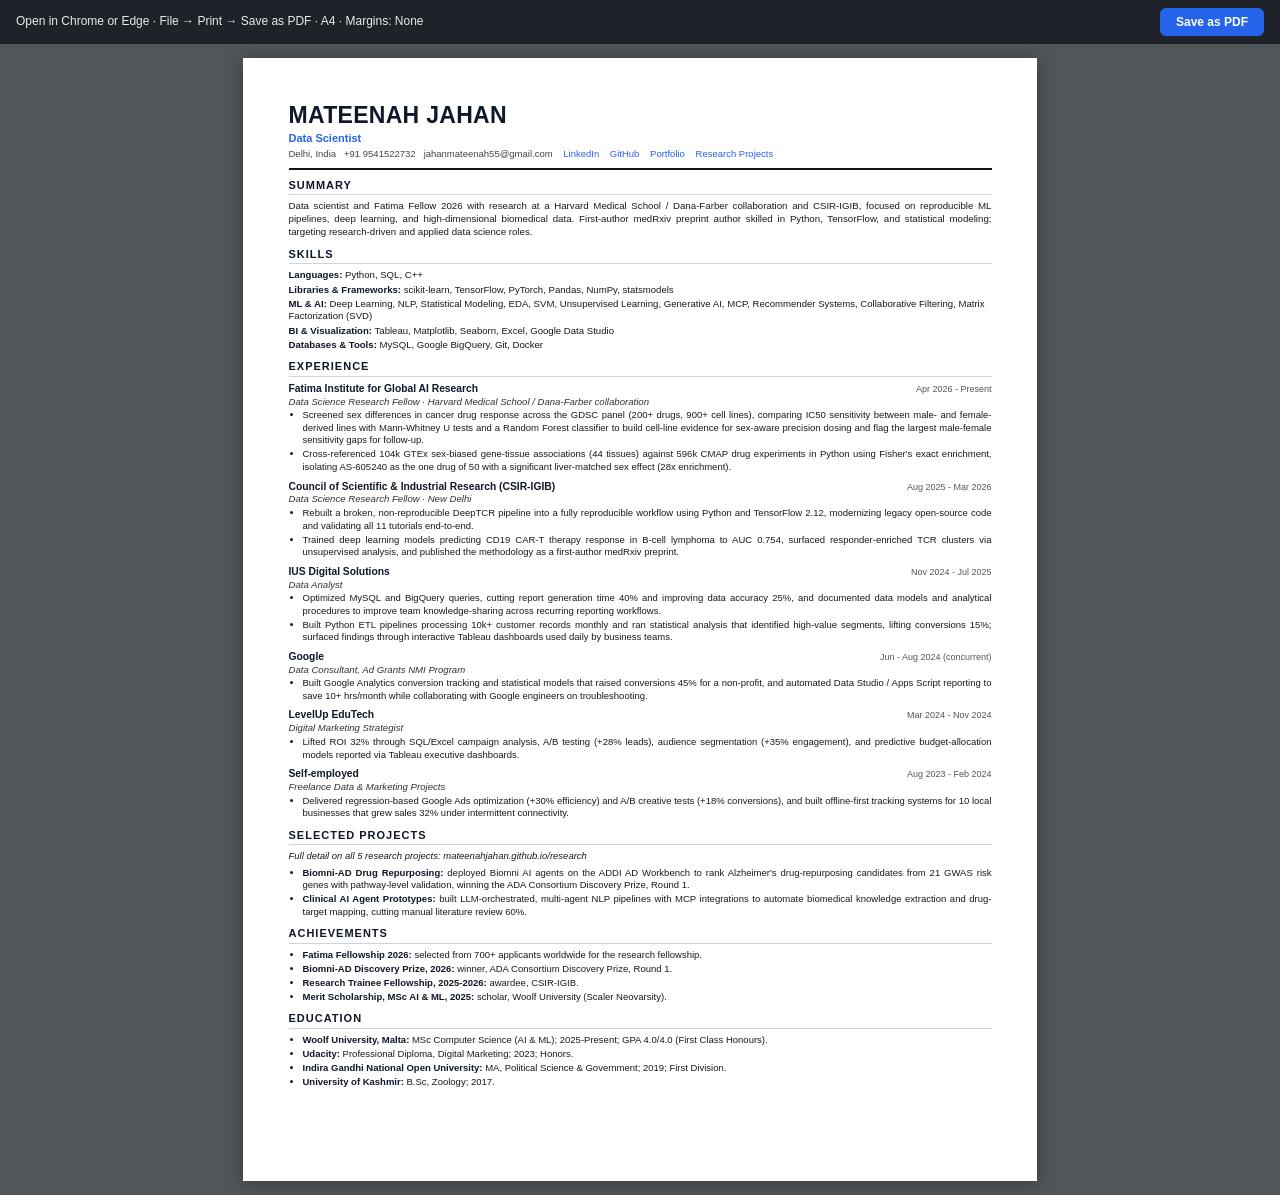
==== commit e959547e: "Add skills for Recommender Systems and Matrix Factorization" ====
--- a/assets/Mateenah-Jahan-Resume.html
+++ b/assets/Mateenah-Jahan-Resume.html
@@ -55,7 +55,7 @@
   <div class="sk-grid">
     <div class="sk-row"><span class="sk-cat">Languages:</span> Python, SQL, C++</div>
     <div class="sk-row"><span class="sk-cat">Libraries &amp; Frameworks:</span> scikit-learn, TensorFlow, PyTorch, Pandas, NumPy, statsmodels</div>
-    <div class="sk-row"><span class="sk-cat">ML &amp; AI:</span> Deep Learning, NLP, Statistical Modeling, EDA, SVM, Unsupervised Learning, Generative AI, MCP</div>
+    <div class="sk-row"><span class="sk-cat">ML &amp; AI:</span> Deep Learning, NLP, Statistical Modeling, EDA, SVM, Unsupervised Learning, Generative AI, MCP, Recommender Systems, Collaborative Filtering, Matrix Factorization (SVD)</div>
     <div class="sk-row"><span class="sk-cat">BI &amp; Visualization:</span> Tableau, Matplotlib, Seaborn, Excel, Google Data Studio</div>
     <div class="sk-row"><span class="sk-cat">Databases &amp; Tools:</span> MySQL, Google BigQuery, Git, Docker</div>
   </div>
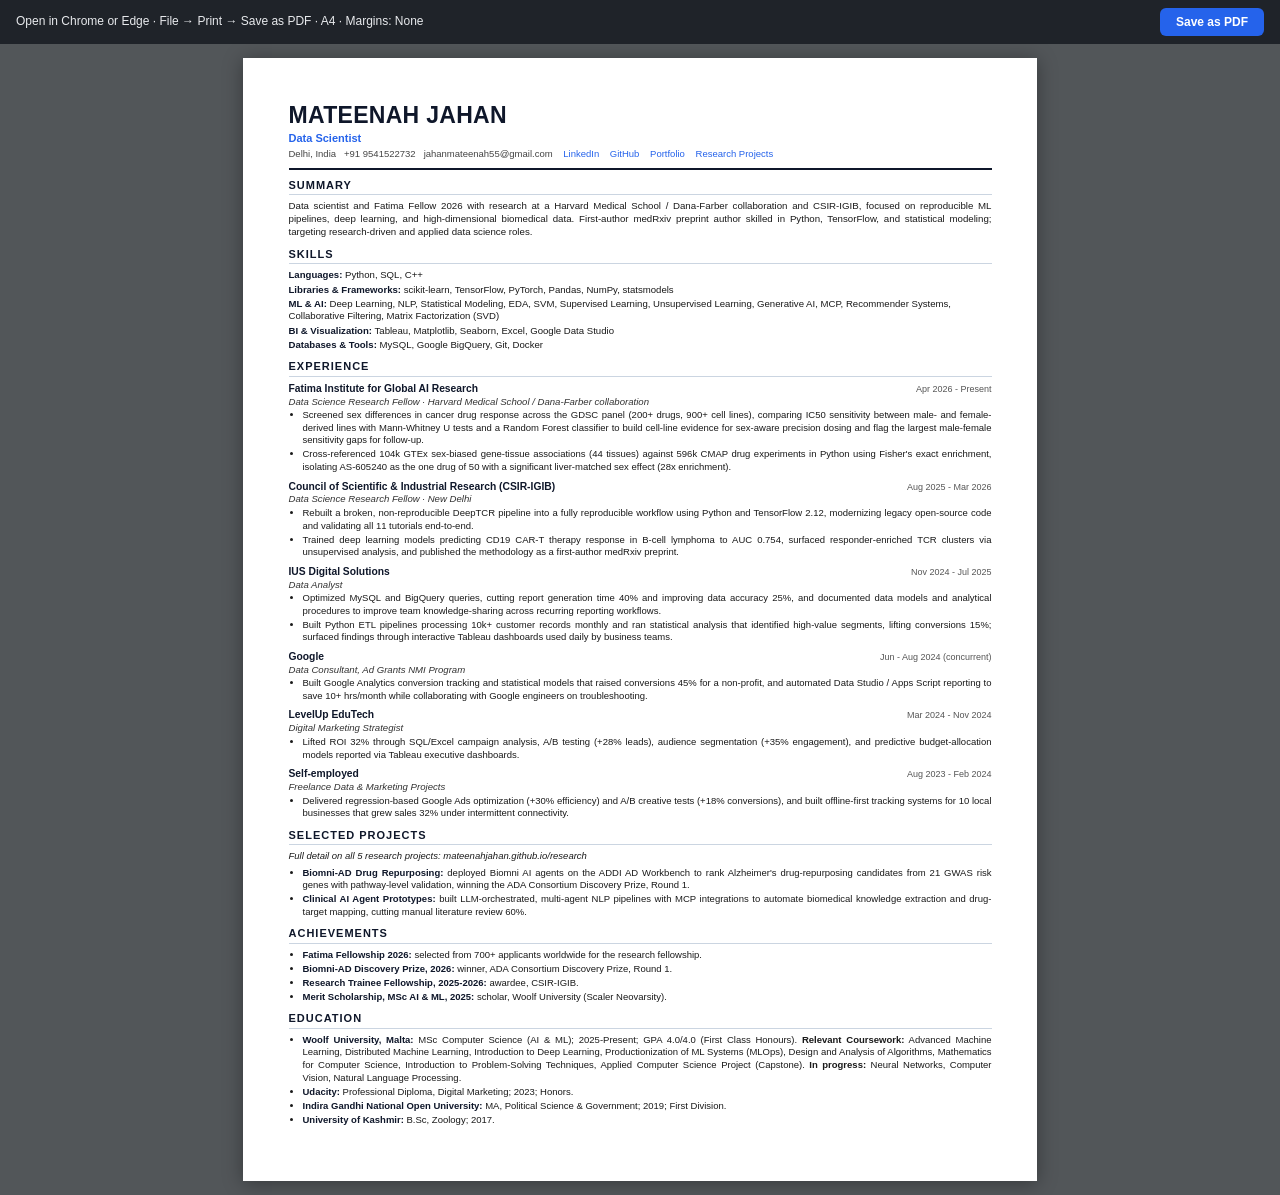
==== commit 32294eaa: "Enhance skills and education details in resume Updated the skills section to include 'Supervised Lea" ====
--- a/assets/Mateenah-Jahan-Resume.html
+++ b/assets/Mateenah-Jahan-Resume.html
@@ -55,7 +55,7 @@
   <div class="sk-grid">
     <div class="sk-row"><span class="sk-cat">Languages:</span> Python, SQL, C++</div>
     <div class="sk-row"><span class="sk-cat">Libraries &amp; Frameworks:</span> scikit-learn, TensorFlow, PyTorch, Pandas, NumPy, statsmodels</div>
-    <div class="sk-row"><span class="sk-cat">ML &amp; AI:</span> Deep Learning, NLP, Statistical Modeling, EDA, SVM, Unsupervised Learning, Generative AI, MCP, Recommender Systems, Collaborative Filtering, Matrix Factorization (SVD)</div>
+    <div class="sk-row"><span class="sk-cat">ML &amp; AI:</span> Deep Learning, NLP, Statistical Modeling, EDA, SVM, Supervised Learning, Unsupervised Learning, Generative AI, MCP, Recommender Systems, Collaborative Filtering, Matrix Factorization (SVD)</div>
     <div class="sk-row"><span class="sk-cat">BI &amp; Visualization:</span> Tableau, Matplotlib, Seaborn, Excel, Google Data Studio</div>
     <div class="sk-row"><span class="sk-cat">Databases &amp; Tools:</span> MySQL, Google BigQuery, Git, Docker</div>
   </div>
@@ -120,7 +120,7 @@
   </ul>
   <div class="st">Education</div>
   <ul class="b">
-    <li><span class="pr-name">Woolf University, Malta:</span> MSc Computer Science (AI &amp; ML); 2025-Present; GPA 4.0/4.0 (First Class Honours).</li>
+    <li><span class="pr-name">Woolf University, Malta:</span> MSc Computer Science (AI &amp; ML); 2025-Present; GPA 4.0/4.0 (First Class Honours). <span style="font-weight:600;">Relevant Coursework:</span> Advanced Machine Learning, Distributed Machine Learning, Introduction to Deep Learning, Productionization of ML Systems (MLOps), Design and Analysis of Algorithms, Mathematics for Computer Science, Introduction to Problem-Solving Techniques, Applied Computer Science Project (Capstone). <span style="font-weight:600;">In progress:</span> Neural Networks, Computer Vision, Natural Language Processing.</li>
     <li><span class="pr-name">Udacity:</span> Professional Diploma, Digital Marketing; 2023; Honors.</li>
     <li><span class="pr-name">Indira Gandhi National Open University:</span> MA, Political Science &amp; Government; 2019; First Division.</li>
     <li><span class="pr-name">University of Kashmir:</span> B.Sc, Zoology; 2017.</li>
